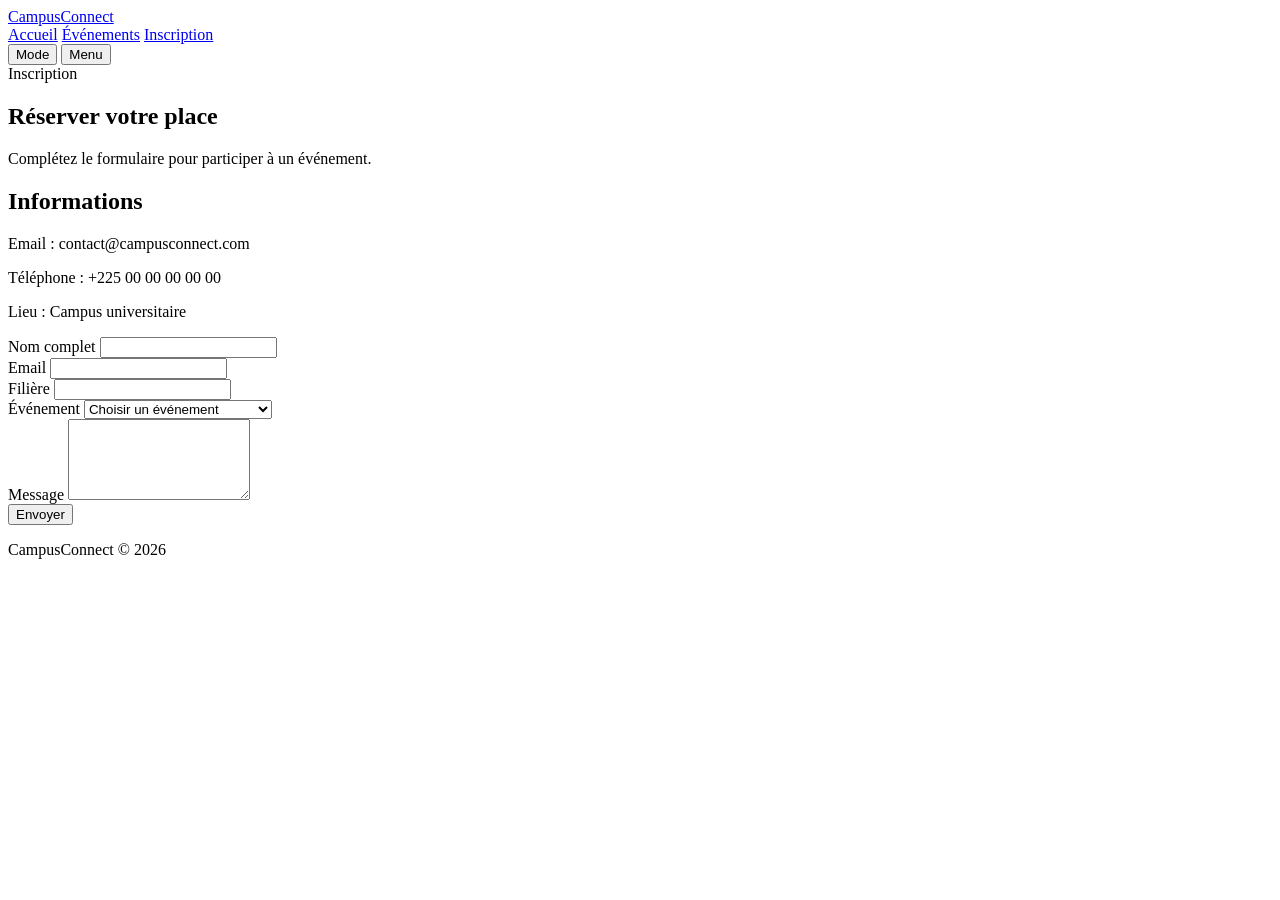
==== contact.html @ 57dd303a "Implementation des pages html" ====
<!DOCTYPE html>
<html lang="fr">

<head>
    <meta charset="UTF-8" />
    <meta name="viewport" content="width=device-width, initial-scale=1.0" />
    <title>CampusConnect | Inscription</title>
    <link rel="stylesheet" href="css/style.css" />
    <link rel="stylesheet" href="css/responsive.css" />
</head>

<body>
    <header class="header">
        <div class="container navbar">
            <a href="index.html" class="logo">CampusConnect</a>
            <nav class="nav" id="navMenu">
                <a href="index.html">Accueil</a>
                <a href="events.html">Événements</a>
                <a href="contact.html">Inscription</a>
            </nav>
            <div class="nav-actions">
                <button id="themeToggle" class="btn btn-secondary">Mode</button>
                <button id="menuToggle" class="menu-toggle">Menu</button>
            </div>
        </div>
    </header>

    <main>
        <section class="page-hero">
            <div class="container">
                <span class="tag">Inscription</span>
                <h1>Réserver votre place</h1>
                <p>Complétez le formulaire pour participer à un événement.</p>
            </div>
        </section>

        <section class="contact section">
            <div class="container contact-grid">
                <div class="contact-info">
                    <h2>Informations</h2>
                    <p>Email : contact@campusconnect.com</p>
                    <p>Téléphone : +225 00 00 00 00 00</p>
                    <p>Lieu : Campus universitaire</p>
                </div>

                <form id="registrationForm" class="contact-form">
                    <div class="form-group">
                        <label for="fullname">Nom complet</label>
                        <input type="text" id="fullname" name="fullname" />
                        <small class="error"></small>
                    </div>

                    <div class="form-group">
                        <label for="email">Email</label>
                        <input type="email" id="email" name="email" />
                        <small class="error"></small>
                    </div>

                    <div class="form-group">
                        <label for="department">Filière</label>
                        <input type="text" id="department" name="department" />
                        <small class="error"></small>
                    </div>

                    <div class="form-group">
                        <label for="event">Événement</label>
                        <select id="event" name="event">
                            <option value="">Choisir un événement</option>
                            <option value="conference">Conférence IA</option>
                            <option value="atelier">Atelier Développement Web</option>
                            <option value="hackathon">Hackathon Innovation</option>
                        </select>
                        <small class="error"></small>
                    </div>

                    <div class="form-group">
                        <label for="message">Message</label>
                        <textarea id="message" name="message" rows="5"></textarea>
                    </div>

                    <button type="submit" class="btn btn-primary">Envoyer</button>
                    <p id="formMessage" class="form-message"></p>
                </form>
            </div>
        </section>
    </main>

    <footer class="footer">
        <div class="container footer-content">
            <p>CampusConnect © 2026</p>
        </div>
    </footer>

    <script src="js/form.js"></script>
    <script src="js/theme.js"></script>
    <script src="js/main.js"></script>
</body>

</html>
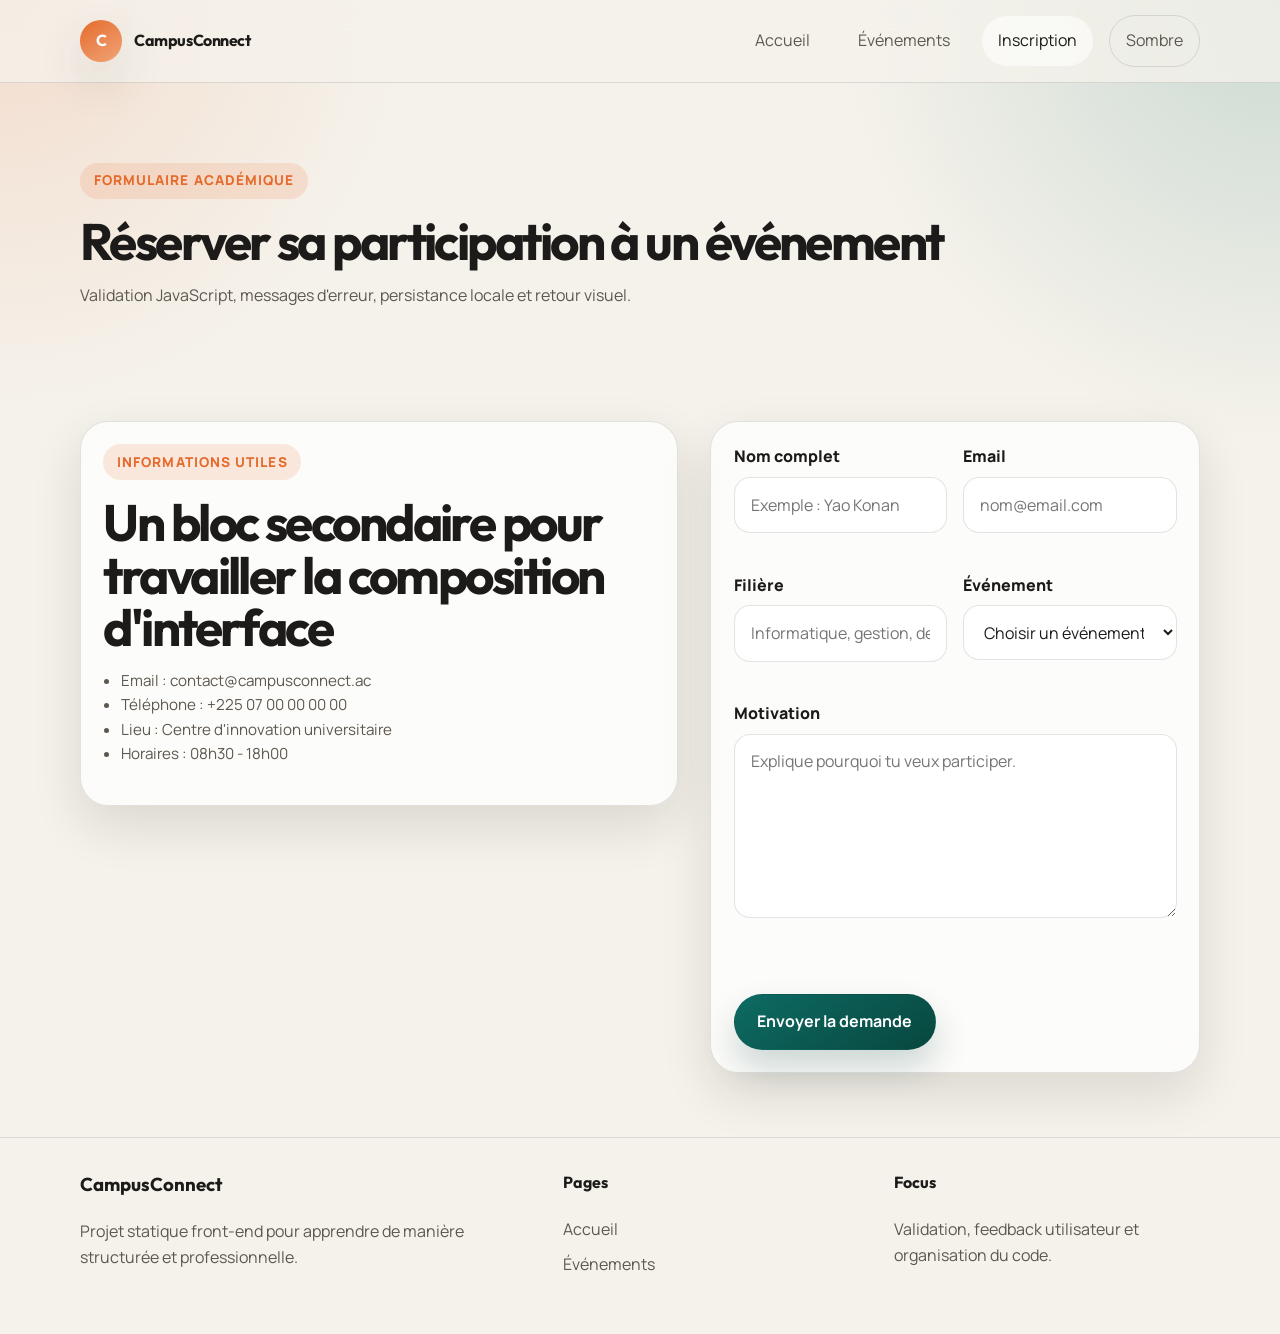
==== commit b5a320ef: "Implementation des pages html" ====
--- a/contact.html
+++ b/contact.html
@@ -1,99 +1,135 @@
 <!DOCTYPE html>
 <html lang="fr">
+<head>
+  <meta charset="UTF-8">
+  <meta name="viewport" content="width=device-width, initial-scale=1.0">
+  <title>CampusConnect | Inscription</title>
+  <link rel="preconnect" href="https://fonts.googleapis.com">
+  <link rel="preconnect" href="https://fonts.gstatic.com" crossorigin>
+  <link
+    href="https://fonts.googleapis.com/css2?family=Manrope:wght@400;500;600;700;800&family=Outfit:wght@500;600;700&display=swap"
+    rel="stylesheet"
+  >
+  <link rel="stylesheet" href="css/style.css">
+  <link rel="stylesheet" href="css/animations.css">
+  <link rel="stylesheet" href="css/responsive.css">
+</head>
+<body>
+  <header class="site-header">
+    <div class="container nav-shell">
+      <a class="brand" href="index.html">
+        <span class="brand-mark">C</span>
+        <span class="brand-text">CampusConnect</span>
+      </a>
 
-<head>
-    <meta charset="UTF-8" />
-    <meta name="viewport" content="width=device-width, initial-scale=1.0" />
-    <title>CampusConnect | Inscription</title>
-    <link rel="stylesheet" href="css/style.css" />
-    <link rel="stylesheet" href="css/responsive.css" />
-</head>
+      <button class="menu-toggle" id="menuToggle" type="button" aria-label="Ouvrir le menu">
+        <span></span>
+        <span></span>
+      </button>
 
-<body>
-    <header class="header">
-        <div class="container navbar">
-            <a href="index.html" class="logo">CampusConnect</a>
-            <nav class="nav" id="navMenu">
-                <a href="index.html">Accueil</a>
-                <a href="events.html">Événements</a>
-                <a href="contact.html">Inscription</a>
-            </nav>
-            <div class="nav-actions">
-                <button id="themeToggle" class="btn btn-secondary">Mode</button>
-                <button id="menuToggle" class="menu-toggle">Menu</button>
+      <nav class="site-nav" id="siteNav">
+        <a href="index.html">Accueil</a>
+        <a href="events.html">Événements</a>
+        <a href="contact.html" class="active">Inscription</a>
+        <button class="theme-toggle" id="themeToggle" type="button" aria-label="Changer le thème">
+          Theme
+        </button>
+      </nav>
+    </div>
+  </header>
+
+  <main>
+    <section class="page-banner">
+      <div class="container banner-content reveal">
+        <span class="eyebrow">Formulaire académique</span>
+        <h1>Réserver sa participation à un événement</h1>
+        <p>Validation JavaScript, messages d'erreur, persistance locale et retour visuel.</p>
+      </div>
+    </section>
+
+    <section class="section">
+      <div class="container contact-layout">
+        <aside class="contact-panel reveal">
+          <span class="eyebrow">Informations utiles</span>
+          <h2>Un bloc secondaire pour travailler la composition d'interface</h2>
+          <ul class="contact-points">
+            <li>Email : contact@campusconnect.ac</li>
+            <li>Téléphone : +225 07 00 00 00 00</li>
+            <li>Lieu : Centre d'innovation universitaire</li>
+            <li>Horaires : 08h30 - 18h00</li>
+          </ul>
+        </aside>
+
+        <form class="form-card reveal" id="registrationForm" novalidate>
+          <div class="form-row">
+            <div class="form-field">
+              <label for="fullname">Nom complet</label>
+              <input id="fullname" name="fullname" type="text" placeholder="Exemple : Yao Konan">
+              <small class="error-message"></small>
             </div>
-        </div>
-    </header>
+            <div class="form-field">
+              <label for="email">Email</label>
+              <input id="email" name="email" type="email" placeholder="nom@email.com">
+              <small class="error-message"></small>
+            </div>
+          </div>
 
-    <main>
-        <section class="page-hero">
-            <div class="container">
-                <span class="tag">Inscription</span>
-                <h1>Réserver votre place</h1>
-                <p>Complétez le formulaire pour participer à un événement.</p>
+          <div class="form-row">
+            <div class="form-field">
+              <label for="department">Filière</label>
+              <input id="department" name="department" type="text" placeholder="Informatique, gestion, design...">
+              <small class="error-message"></small>
             </div>
-        </section>
+            <div class="form-field">
+              <label for="event">Événement</label>
+              <select id="event" name="event">
+                <option value="">Choisir un événement</option>
+                <option value="Data & IA responsable">Data & IA responsable</option>
+                <option value="Atelier UI Web Portfolio">Atelier UI Web Portfolio</option>
+                <option value="Hackathon Campus Build">Hackathon Campus Build</option>
+                <option value="Forum Orientation & Carrière">Forum Orientation & Carrière</option>
+              </select>
+              <small class="error-message"></small>
+            </div>
+          </div>
 
-        <section class="contact section">
-            <div class="container contact-grid">
-                <div class="contact-info">
-                    <h2>Informations</h2>
-                    <p>Email : contact@campusconnect.com</p>
-                    <p>Téléphone : +225 00 00 00 00 00</p>
-                    <p>Lieu : Campus universitaire</p>
-                </div>
+          <div class="form-field">
+            <label for="message">Motivation</label>
+            <textarea id="message" name="message" rows="6" placeholder="Explique pourquoi tu veux participer."></textarea>
+            <small class="error-message"></small>
+          </div>
 
-                <form id="registrationForm" class="contact-form">
-                    <div class="form-group">
-                        <label for="fullname">Nom complet</label>
-                        <input type="text" id="fullname" name="fullname" />
-                        <small class="error"></small>
-                    </div>
+          <div class="form-actions">
+            <button class="btn btn-primary" type="submit">Envoyer la demande</button>
+            <p class="form-feedback" id="formMessage" aria-live="polite"></p>
+          </div>
+        </form>
+      </div>
+    </section>
+  </main>
 
-                    <div class="form-group">
-                        <label for="email">Email</label>
-                        <input type="email" id="email" name="email" />
-                        <small class="error"></small>
-                    </div>
+  <footer class="site-footer">
+    <div class="container footer-grid">
+      <div>
+        <h3>CampusConnect</h3>
+        <p>Projet statique front-end pour apprendre de manière structurée et professionnelle.</p>
+      </div>
+      <div>
+        <h4>Pages</h4>
+        <a href="index.html">Accueil</a>
+        <a href="events.html">Événements</a>
+      </div>
+      <div>
+        <h4>Focus</h4>
+        <p>Validation, feedback utilisateur et organisation du code.</p>
+      </div>
+    </div>
+  </footer>
 
-                    <div class="form-group">
-                        <label for="department">Filière</label>
-                        <input type="text" id="department" name="department" />
-                        <small class="error"></small>
-                    </div>
+  <button class="back-to-top" id="backToTop" type="button" aria-label="Retour en haut">↑</button>
 
-                    <div class="form-group">
-                        <label for="event">Événement</label>
-                        <select id="event" name="event">
-                            <option value="">Choisir un événement</option>
-                            <option value="conference">Conférence IA</option>
-                            <option value="atelier">Atelier Développement Web</option>
-                            <option value="hackathon">Hackathon Innovation</option>
-                        </select>
-                        <small class="error"></small>
-                    </div>
-
-                    <div class="form-group">
-                        <label for="message">Message</label>
-                        <textarea id="message" name="message" rows="5"></textarea>
-                    </div>
-
-                    <button type="submit" class="btn btn-primary">Envoyer</button>
-                    <p id="formMessage" class="form-message"></p>
-                </form>
-            </div>
-        </section>
-    </main>
-
-    <footer class="footer">
-        <div class="container footer-content">
-            <p>CampusConnect © 2026</p>
-        </div>
-    </footer>
-
-    <script src="js/form.js"></script>
-    <script src="js/theme.js"></script>
-    <script src="js/main.js"></script>
+  <script src="js/theme.js"></script>
+  <script src="js/form.js"></script>
+  <script src="js/main.js"></script>
 </body>
-
-</html>+</html>
--- a/css/style.css
+++ b/css/style.css
@@ -0,0 +1,779 @@
+:root {
+    --bg: #f5f2eb;
+    --bg-soft: #fbf8f2;
+    --surface: rgba(255, 255, 255, 0.72);
+    --surface-strong: #ffffff;
+    --text: #1c1b19;
+    --text-soft: #5d584f;
+    --primary: #0d6b63;
+    --primary-strong: #08473f;
+    --accent: #e56b2d;
+    --line: rgba(28, 27, 25, 0.12);
+    --shadow: 0 20px 50px rgba(30, 26, 18, 0.12);
+    --radius-lg: 28px;
+    --radius-md: 20px;
+    --container: min(1120px, calc(100% - 2rem));
+}
+
+body.dark-theme {
+    --bg: #101413;
+    --bg-soft: #171d1b;
+    --surface: rgba(22, 27, 25, 0.86);
+    --surface-strong: #18211f;
+    --text: #f4f2ec;
+    --text-soft: #b8b0a5;
+    --line: rgba(255, 255, 255, 0.12);
+    --shadow: 0 22px 60px rgba(0, 0, 0, 0.35);
+}
+
+*,
+*::before,
+*::after {
+    box-sizing: border-box;
+}
+
+html {
+    scroll-behavior: smooth;
+}
+
+body {
+    margin: 0;
+    font-family: "Manrope", "Segoe UI", sans-serif;
+    background:
+        radial-gradient(circle at top left, rgba(229, 107, 45, 0.16), transparent 22%),
+        radial-gradient(circle at top right, rgba(13, 107, 99, 0.18), transparent 24%),
+        var(--bg);
+    color: var(--text);
+    line-height: 1.6;
+}
+
+a {
+    color: inherit;
+    text-decoration: none;
+}
+
+button,
+input,
+select,
+textarea {
+    font: inherit;
+}
+
+button {
+    cursor: pointer;
+}
+
+main {
+    overflow: clip;
+}
+
+.container {
+    width: var(--container);
+    margin: 0 auto;
+}
+
+.site-header {
+    position: sticky;
+    top: 0;
+    z-index: 40;
+    backdrop-filter: blur(18px);
+    background: rgba(245, 242, 235, 0.76);
+    border-bottom: 1px solid var(--line);
+}
+
+body.dark-theme .site-header {
+    background: rgba(16, 20, 19, 0.78);
+}
+
+.nav-shell {
+    display: flex;
+    align-items: center;
+    justify-content: space-between;
+    min-height: 82px;
+    gap: 1rem;
+    position: relative;
+}
+
+.brand {
+    display: inline-flex;
+    align-items: center;
+    gap: 0.8rem;
+    font-family: "Outfit", "Segoe UI", sans-serif;
+    font-weight: 700;
+    letter-spacing: -0.03em;
+}
+
+.brand-mark {
+    display: grid;
+    place-items: center;
+    width: 2.6rem;
+    height: 2.6rem;
+    border-radius: 50%;
+    background: linear-gradient(145deg, var(--accent), #f1a477);
+    color: #fff;
+    box-shadow: var(--shadow);
+}
+
+.site-nav {
+    display: flex;
+    align-items: center;
+    gap: 1rem;
+}
+
+.site-nav a,
+.theme-toggle {
+    padding: 0.78rem 1rem;
+    border-radius: 999px;
+    color: var(--text-soft);
+    transition: 180ms ease;
+}
+
+.site-nav a.active,
+.site-nav a:hover,
+.theme-toggle:hover {
+    color: var(--text);
+    background: rgba(255, 255, 255, 0.55);
+}
+
+body.dark-theme .site-nav a.active,
+body.dark-theme .site-nav a:hover,
+body.dark-theme .theme-toggle:hover {
+    background: rgba(255, 255, 255, 0.06);
+}
+
+.theme-toggle {
+    border: 1px solid var(--line);
+    background: transparent;
+}
+
+.menu-toggle {
+    display: none;
+    width: 3rem;
+    height: 3rem;
+    border: 1px solid var(--line);
+    border-radius: 16px;
+    background: var(--surface);
+    padding: 0.7rem;
+}
+
+.menu-toggle span {
+    display: block;
+    width: 100%;
+    height: 2px;
+    background: var(--text);
+    border-radius: 999px;
+}
+
+.menu-toggle span+span {
+    margin-top: 0.4rem;
+}
+
+.hero,
+.page-banner {
+    position: relative;
+    padding: 5rem 0 4rem;
+}
+
+.hero-grid,
+.contact-layout {
+    display: grid;
+    grid-template-columns: 1.1fr 0.9fr;
+    gap: 2rem;
+    align-items: center;
+}
+
+.hero-copy h1,
+.banner-content h1,
+.section-heading h2,
+.cta-panel h2,
+.contact-panel h2 {
+    margin: 0;
+    font-family: "Outfit", "Segoe UI", sans-serif;
+    font-weight: 700;
+    line-height: 1.02;
+    letter-spacing: -0.05em;
+}
+
+.hero-copy h1 {
+    font-size: clamp(2.9rem, 6vw, 5.4rem);
+    max-width: 11ch;
+}
+
+.banner-content h1,
+.section-heading h2,
+.cta-panel h2,
+.contact-panel h2 {
+    font-size: clamp(2rem, 4vw, 3.2rem);
+}
+
+.hero-copy p,
+.banner-content p,
+.section-heading p,
+.feature-card p,
+.event-card p,
+.contact-panel p,
+.testimonial-card p {
+    color: var(--text-soft);
+}
+
+.eyebrow {
+    display: inline-flex;
+    margin-bottom: 1rem;
+    padding: 0.45rem 0.85rem;
+    border-radius: 999px;
+    background: rgba(229, 107, 45, 0.14);
+    color: var(--accent);
+    font-size: 0.85rem;
+    font-weight: 800;
+    letter-spacing: 0.08em;
+    text-transform: uppercase;
+}
+
+.hero-actions,
+.form-actions {
+    display: flex;
+    flex-wrap: wrap;
+    gap: 0.9rem;
+    margin-top: 1.8rem;
+}
+
+.btn {
+    display: inline-flex;
+    align-items: center;
+    justify-content: center;
+    min-height: 3.3rem;
+    padding: 0.9rem 1.4rem;
+    border-radius: 999px;
+    border: 1px solid transparent;
+    font-weight: 700;
+    transition: transform 180ms ease, background 180ms ease, border-color 180ms ease;
+}
+
+.btn:hover {
+    transform: translateY(-2px);
+}
+
+.btn-primary {
+    background: linear-gradient(145deg, var(--primary), var(--primary-strong));
+    color: #fff;
+    box-shadow: 0 18px 34px rgba(8, 71, 63, 0.2);
+}
+
+.btn-secondary {
+    background: transparent;
+    border-color: var(--line);
+    color: var(--text);
+}
+
+.hero-metrics {
+    display: flex;
+    flex-wrap: wrap;
+    gap: 1.2rem;
+    margin-top: 2.2rem;
+}
+
+.hero-metrics div {
+    min-width: 150px;
+}
+
+.hero-metrics strong {
+    display: block;
+    font-size: 2rem;
+    font-family: "Outfit", "Segoe UI", sans-serif;
+}
+
+.hero-metrics span {
+    color: var(--text-soft);
+    font-size: 0.95rem;
+}
+
+.hero-surface,
+.filter-panel,
+.cta-panel,
+.contact-panel,
+.form-card,
+.testimonial-card,
+.feature-card,
+.faq-item,
+.event-card,
+.modal-dialog {
+    background: var(--surface);
+    border: 1px solid var(--line);
+    border-radius: var(--radius-lg);
+    box-shadow: var(--shadow);
+    backdrop-filter: blur(18px);
+}
+
+.hero-surface {
+    padding: 1.2rem;
+}
+
+.status-chip {
+    display: inline-flex;
+    align-items: center;
+    gap: 0.55rem;
+    padding: 0.6rem 0.8rem;
+    margin-bottom: 1rem;
+    border-radius: 999px;
+    background: var(--surface-strong);
+    font-size: 0.95rem;
+    font-weight: 700;
+}
+
+.status-dot {
+    width: 0.75rem;
+    height: 0.75rem;
+    border-radius: 50%;
+    background: #19c37d;
+}
+
+.surface-card {
+    padding: 1.4rem;
+    border-radius: var(--radius-md);
+    background: var(--surface-strong);
+    border: 1px solid var(--line);
+}
+
+.surface-card span,
+.event-meta span,
+.results-bar,
+.contact-points li {
+    color: var(--text-soft);
+    font-size: 0.95rem;
+}
+
+.surface-card h2,
+.surface-card h3,
+.event-card h3 {
+    margin: 0.3rem 0 0;
+    font-family: "Outfit", "Segoe UI", sans-serif;
+    letter-spacing: -0.04em;
+}
+
+.surface-card-primary {
+    min-height: 240px;
+    background:
+        linear-gradient(155deg, rgba(229, 107, 45, 0.16), rgba(13, 107, 99, 0.18)),
+        var(--surface-strong);
+}
+
+.surface-stack {
+    display: grid;
+    grid-template-columns: repeat(2, 1fr);
+    gap: 1rem;
+    margin-top: 1rem;
+}
+
+.hero-orb {
+    position: absolute;
+    width: 20rem;
+    height: 20rem;
+    border-radius: 50%;
+    filter: blur(70px);
+    opacity: 0.35;
+    pointer-events: none;
+}
+
+.hero-orb-left {
+    left: -5rem;
+    top: 4rem;
+    background: #f39c6b;
+}
+
+.hero-orb-right {
+    right: -4rem;
+    top: 6rem;
+    background: #2ab3a2;
+}
+
+.section {
+    padding: 2rem 0 4rem;
+}
+
+.section-muted {
+    background: rgba(255, 255, 255, 0.28);
+}
+
+body.dark-theme .section-muted {
+    background: rgba(255, 255, 255, 0.03);
+}
+
+.section-accent {
+    background:
+        linear-gradient(180deg, rgba(229, 107, 45, 0.08), rgba(13, 107, 99, 0.06)),
+        transparent;
+}
+
+.section-heading {
+    max-width: 760px;
+    margin-bottom: 2rem;
+}
+
+.event-grid,
+.feature-grid {
+    display: grid;
+    grid-template-columns: repeat(3, minmax(0, 1fr));
+    gap: 1.2rem;
+}
+
+.event-card,
+.feature-card,
+.faq-item,
+.contact-panel,
+.form-card,
+.filter-panel,
+.cta-panel {
+    padding: 1.4rem;
+}
+
+.event-card {
+    position: relative;
+    overflow: hidden;
+}
+
+.event-card::before {
+    content: "";
+    position: absolute;
+    inset: 0 auto auto 0;
+    width: 100%;
+    height: 4px;
+    background: linear-gradient(90deg, var(--accent), var(--primary));
+}
+
+.event-badge {
+    display: inline-flex;
+    padding: 0.35rem 0.7rem;
+    border-radius: 999px;
+    margin-bottom: 1rem;
+    background: rgba(13, 107, 99, 0.12);
+    color: var(--primary);
+    font-size: 0.84rem;
+    font-weight: 800;
+    text-transform: uppercase;
+    letter-spacing: 0.06em;
+}
+
+.event-meta {
+    display: flex;
+    flex-wrap: wrap;
+    gap: 0.9rem;
+    margin: 1rem 0 1.4rem;
+}
+
+.event-actions {
+    display: flex;
+    align-items: center;
+    justify-content: space-between;
+    gap: 0.75rem;
+}
+
+.ghost-link {
+    color: var(--primary);
+    font-weight: 800;
+    border: 0;
+    background: transparent;
+    padding: 0;
+}
+
+.event-favorite {
+    border: 1px solid var(--line);
+    background: transparent;
+    color: var(--text-soft);
+    width: 2.8rem;
+    height: 2.8rem;
+    border-radius: 50%;
+}
+
+.event-favorite.is-favorite {
+    color: var(--accent);
+    border-color: rgba(229, 107, 45, 0.4);
+    background: rgba(229, 107, 45, 0.1);
+}
+
+.feature-card h3 {
+    margin-top: 0;
+    font-family: "Outfit", "Segoe UI", sans-serif;
+}
+
+.carousel {
+    display: grid;
+    grid-template-columns: auto 1fr auto;
+    gap: 1rem;
+    align-items: center;
+}
+
+.carousel-track {
+    position: relative;
+    min-height: 190px;
+}
+
+.testimonial-card {
+    position: absolute;
+    inset: 0;
+    opacity: 0;
+    transform: translateY(16px);
+    transition: opacity 260ms ease, transform 260ms ease;
+    padding: 2rem;
+}
+
+.testimonial-card.active {
+    opacity: 1;
+    transform: translateY(0);
+}
+
+.testimonial-card strong {
+    display: block;
+    margin-top: 1.4rem;
+    font-family: "Outfit", "Segoe UI", sans-serif;
+}
+
+.carousel-button {
+    width: 3rem;
+    height: 3rem;
+    border-radius: 50%;
+    border: 1px solid var(--line);
+    background: var(--surface);
+    color: var(--text);
+}
+
+.faq-layout {
+    display: grid;
+    gap: 1.2rem;
+}
+
+.faq-question {
+    width: 100%;
+    display: flex;
+    justify-content: space-between;
+    gap: 1rem;
+    padding: 0;
+    border: 0;
+    background: transparent;
+    color: var(--text);
+    font-weight: 800;
+    text-align: left;
+}
+
+.faq-question::after {
+    content: "+";
+    color: var(--accent);
+}
+
+.faq-item.is-open .faq-question::after {
+    content: "−";
+}
+
+.faq-answer {
+    display: grid;
+    grid-template-rows: 0fr;
+    transition: grid-template-rows 220ms ease;
+}
+
+.faq-answer p {
+    overflow: hidden;
+    margin: 0;
+    color: var(--text-soft);
+}
+
+.faq-item.is-open .faq-answer {
+    grid-template-rows: 1fr;
+    margin-top: 0.9rem;
+}
+
+.cta-panel {
+    display: flex;
+    align-items: center;
+    justify-content: space-between;
+    gap: 2rem;
+}
+
+.filter-panel {
+    display: grid;
+    grid-template-columns: 2fr 1fr;
+    gap: 1rem;
+}
+
+.filter-search label,
+.form-field label {
+    display: block;
+    margin-bottom: 0.45rem;
+    font-weight: 800;
+}
+
+.filter-search input,
+.filter-search select,
+.form-field input,
+.form-field select,
+.form-field textarea {
+    width: 100%;
+    min-height: 3.2rem;
+    padding: 0.9rem 1rem;
+    border-radius: 16px;
+    border: 1px solid var(--line);
+    background: var(--surface-strong);
+    color: var(--text);
+}
+
+.form-field textarea {
+    min-height: 8rem;
+    resize: vertical;
+}
+
+.chip-group {
+    display: flex;
+    flex-wrap: wrap;
+    gap: 0.8rem;
+    margin: 1.25rem 0 0.9rem;
+}
+
+.chip {
+    min-height: 2.8rem;
+    padding: 0.7rem 1rem;
+    border-radius: 999px;
+    border: 1px solid var(--line);
+    background: transparent;
+    color: var(--text-soft);
+    font-weight: 800;
+}
+
+.chip.active,
+.chip:hover {
+    color: #fff;
+    border-color: transparent;
+    background: linear-gradient(145deg, var(--accent), #e88752);
+}
+
+.results-bar {
+    margin-bottom: 1rem;
+    font-weight: 700;
+}
+
+.modal {
+    position: fixed;
+    inset: 0;
+    display: none;
+    place-items: center;
+    padding: 1rem;
+    background: rgba(12, 14, 14, 0.52);
+    z-index: 60;
+}
+
+.modal.is-open {
+    display: grid;
+}
+
+.modal-dialog {
+    position: relative;
+    width: min(720px, 100%);
+    padding: 1.6rem;
+}
+
+.modal-close {
+    position: absolute;
+    top: 1rem;
+    right: 1rem;
+    width: 2.8rem;
+    height: 2.8rem;
+    border: 0;
+    border-radius: 50%;
+    background: rgba(255, 255, 255, 0.12);
+    color: var(--text);
+    font-size: 1.4rem;
+}
+
+.modal-body-content h2 {
+    margin-top: 0;
+    font-family: "Outfit", "Segoe UI", sans-serif;
+}
+
+.modal-list,
+.contact-points {
+    padding-left: 1.1rem;
+}
+
+.contact-layout {
+    align-items: start;
+}
+
+.form-card {
+    display: grid;
+    gap: 1rem;
+}
+
+.form-row {
+    display: grid;
+    grid-template-columns: repeat(2, minmax(0, 1fr));
+    gap: 1rem;
+}
+
+.error-message {
+    display: block;
+    min-height: 1.1rem;
+    margin-top: 0.35rem;
+    color: #c83e31;
+    font-size: 0.85rem;
+}
+
+.form-field.has-error input,
+.form-field.has-error select,
+.form-field.has-error textarea {
+    border-color: rgba(200, 62, 49, 0.55);
+}
+
+.form-feedback {
+    min-height: 1.3rem;
+    margin: 0;
+    font-weight: 700;
+}
+
+.form-feedback.success {
+    color: #138d61;
+}
+
+.site-footer {
+    padding: 2rem 0 3rem;
+    border-top: 1px solid var(--line);
+}
+
+.footer-grid {
+    display: grid;
+    grid-template-columns: 1.2fr 0.8fr 0.8fr;
+    gap: 1.5rem;
+}
+
+.footer-grid h3,
+.footer-grid h4 {
+    margin-top: 0;
+    font-family: "Outfit", "Segoe UI", sans-serif;
+}
+
+.footer-grid a,
+.footer-grid p {
+    display: block;
+    margin-bottom: 0.55rem;
+    color: var(--text-soft);
+}
+
+.back-to-top {
+    position: fixed;
+    right: 1.2rem;
+    bottom: 1.2rem;
+    width: 3.1rem;
+    height: 3.1rem;
+    border: 0;
+    border-radius: 50%;
+    background: linear-gradient(145deg, var(--primary), var(--primary-strong));
+    color: #fff;
+    box-shadow: var(--shadow);
+    opacity: 0;
+    pointer-events: none;
+    transform: translateY(12px);
+    transition: 180ms ease;
+    z-index: 50;
+}
+
+.back-to-top.is-visible {
+    opacity: 1;
+    pointer-events: auto;
+    transform: translateY(0);
+}
--- a/css/animations.css
+++ b/css/animations.css
@@ -0,0 +1,43 @@
+@keyframes floatUp {
+
+    0%,
+    100% {
+        transform: translateY(0);
+    }
+
+    50% {
+        transform: translateY(-10px);
+    }
+}
+
+@keyframes pulseGlow {
+
+    0%,
+    100% {
+        box-shadow: 0 0 0 0 rgba(229, 107, 45, 0.22);
+    }
+
+    50% {
+        box-shadow: 0 0 0 18px rgba(229, 107, 45, 0);
+    }
+}
+
+.surface-card-primary,
+.cta-panel .btn {
+    animation: floatUp 7s ease-in-out infinite;
+}
+
+.status-chip {
+    animation: pulseGlow 2.6s ease-in-out infinite;
+}
+
+.reveal {
+    opacity: 0;
+    transform: translateY(26px);
+    transition: opacity 520ms ease, transform 520ms ease;
+}
+
+.reveal.is-visible {
+    opacity: 1;
+    transform: translateY(0);
+}
--- a/css/responsive.css
+++ b/css/responsive.css
@@ -0,0 +1,104 @@
+@media (max-width: 960px) {
+
+    .hero-grid,
+    .contact-layout,
+    .footer-grid,
+    .filter-panel,
+    .cta-panel {
+        grid-template-columns: 1fr;
+    }
+
+    .event-grid,
+    .feature-grid {
+        grid-template-columns: repeat(2, minmax(0, 1fr));
+    }
+
+    .hero-copy h1 {
+        max-width: 14ch;
+    }
+}
+
+@media (max-width: 760px) {
+    .menu-toggle {
+        display: inline-block;
+    }
+
+    .site-nav {
+        position: absolute;
+        top: calc(100% + 0.6rem);
+        left: 1rem;
+        right: 1rem;
+        display: grid;
+        gap: 0.4rem;
+        padding: 0.8rem;
+        background: var(--surface);
+        border: 1px solid var(--line);
+        border-radius: 22px;
+        box-shadow: var(--shadow);
+        opacity: 0;
+        pointer-events: none;
+        transform: translateY(-8px);
+        transition: 180ms ease;
+    }
+
+    .site-nav.is-open {
+        opacity: 1;
+        pointer-events: auto;
+        transform: translateY(0);
+    }
+
+    .site-nav a,
+    .theme-toggle {
+        width: 100%;
+        text-align: left;
+    }
+
+    .hero,
+    .page-banner {
+        padding-top: 4rem;
+    }
+
+    .event-grid,
+    .feature-grid,
+    .form-row {
+        grid-template-columns: 1fr;
+    }
+
+    .carousel {
+        grid-template-columns: 1fr;
+    }
+
+    .carousel-track {
+        min-height: 240px;
+    }
+
+    .carousel-button {
+        justify-self: start;
+    }
+}
+
+@media (max-width: 560px) {
+    :root {
+        --container: min(100% - 1.2rem, 1120px);
+    }
+
+    .hero-copy h1 {
+        font-size: clamp(2.4rem, 13vw, 3.4rem);
+    }
+
+    .banner-content h1,
+    .section-heading h2,
+    .cta-panel h2,
+    .contact-panel h2 {
+        font-size: clamp(1.75rem, 10vw, 2.5rem);
+    }
+
+    .surface-stack {
+        grid-template-columns: 1fr;
+    }
+
+    .hero-metrics {
+        display: grid;
+        grid-template-columns: 1fr;
+    }
+}
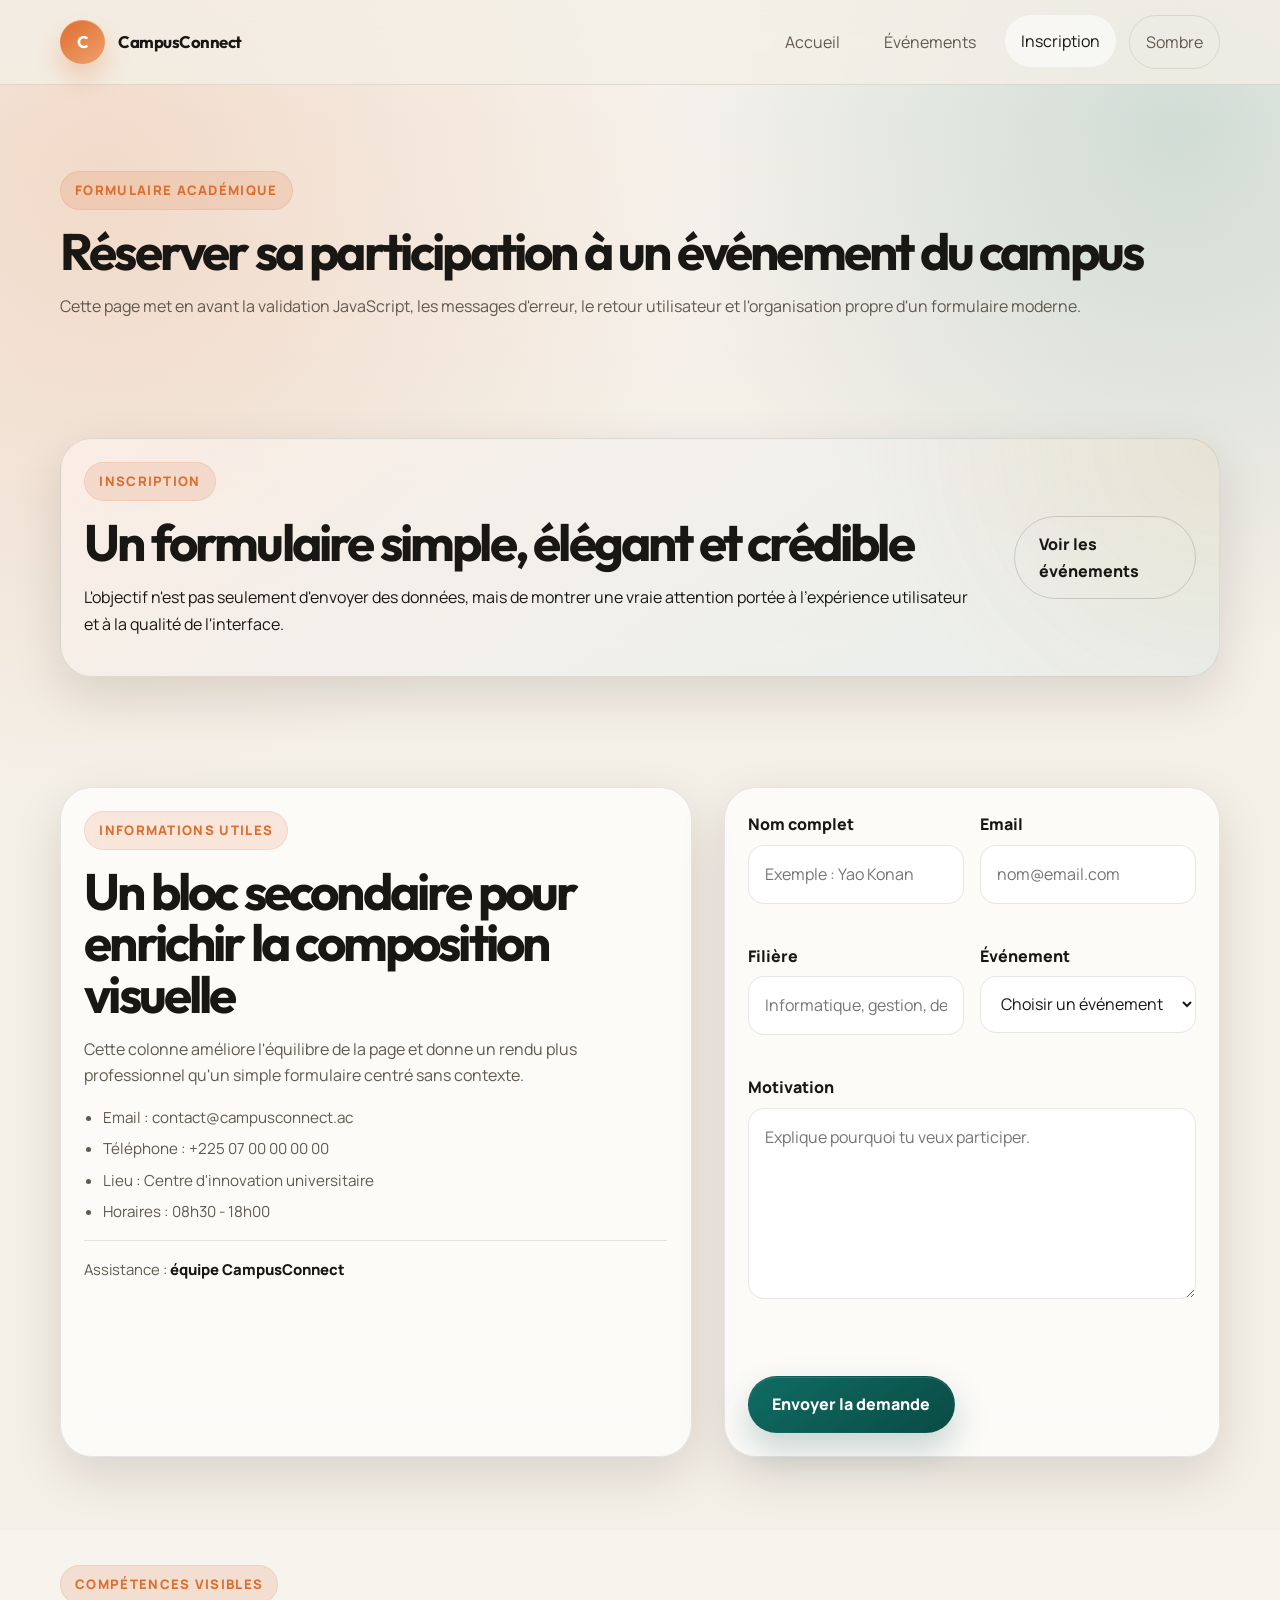
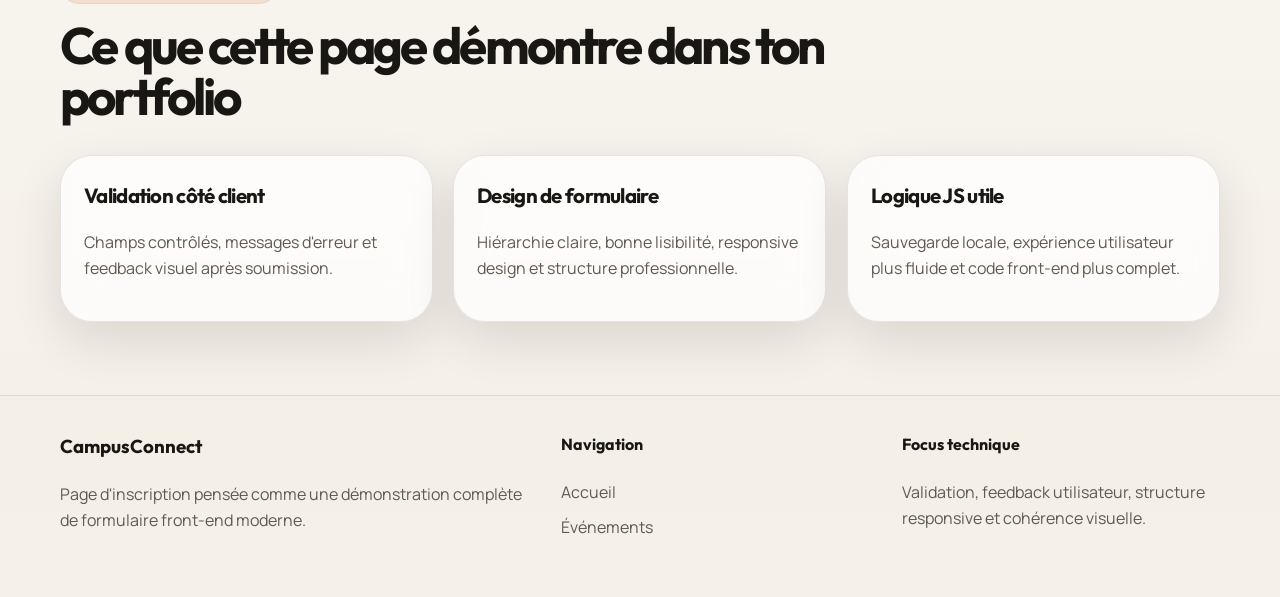
==== commit 118c481e: "Amelioration du design" ====
--- a/contact.html
+++ b/contact.html
@@ -1,19 +1,22 @@
 <!DOCTYPE html>
 <html lang="fr">
+
 <head>
   <meta charset="UTF-8">
   <meta name="viewport" content="width=device-width, initial-scale=1.0">
   <title>CampusConnect | Inscription</title>
+  <meta name="description"
+    content="Formulaire premium d'inscription aux événements académiques de CampusConnect avec validation JavaScript.">
   <link rel="preconnect" href="https://fonts.googleapis.com">
   <link rel="preconnect" href="https://fonts.gstatic.com" crossorigin>
   <link
     href="https://fonts.googleapis.com/css2?family=Manrope:wght@400;500;600;700;800&family=Outfit:wght@500;600;700&display=swap"
-    rel="stylesheet"
-  >
+    rel="stylesheet">
   <link rel="stylesheet" href="css/style.css">
   <link rel="stylesheet" href="css/animations.css">
   <link rel="stylesheet" href="css/responsive.css">
 </head>
+
 <body>
   <header class="site-header">
     <div class="container nav-shell">
@@ -42,8 +45,27 @@
     <section class="page-banner">
       <div class="container banner-content reveal">
         <span class="eyebrow">Formulaire académique</span>
-        <h1>Réserver sa participation à un événement</h1>
-        <p>Validation JavaScript, messages d'erreur, persistance locale et retour visuel.</p>
+        <h1>Réserver sa participation à un événement du campus</h1>
+        <p>
+          Cette page met en avant la validation JavaScript, les messages d'erreur, le retour
+          utilisateur et l'organisation propre d'un formulaire moderne.
+        </p>
+      </div>
+    </section>
+
+    <section class="section">
+      <div class="container">
+        <div class="cta-panel reveal">
+          <div>
+            <span class="eyebrow">Inscription</span>
+            <h2>Un formulaire simple, élégant et crédible</h2>
+            <p>
+              L'objectif n'est pas seulement d'envoyer des données, mais de montrer une vraie
+              attention portée à l'expérience utilisateur et à la qualité de l'interface.
+            </p>
+          </div>
+          <a class="btn btn-secondary" href="events.html">Voir les événements</a>
+        </div>
       </div>
     </section>
 
@@ -51,13 +73,22 @@
       <div class="container contact-layout">
         <aside class="contact-panel reveal">
           <span class="eyebrow">Informations utiles</span>
-          <h2>Un bloc secondaire pour travailler la composition d'interface</h2>
+          <h2>Un bloc secondaire pour enrichir la composition visuelle</h2>
+          <p>
+            Cette colonne améliore l'équilibre de la page et donne un rendu plus professionnel
+            qu'un simple formulaire centré sans contexte.
+          </p>
+
           <ul class="contact-points">
             <li>Email : contact@campusconnect.ac</li>
             <li>Téléphone : +225 07 00 00 00 00</li>
             <li>Lieu : Centre d'innovation universitaire</li>
             <li>Horaires : 08h30 - 18h00</li>
           </ul>
+
+          <div class="event-speaker">
+            Assistance : <strong>équipe CampusConnect</strong>
+          </div>
         </aside>
 
         <form class="form-card reveal" id="registrationForm" novalidate>
@@ -67,6 +98,7 @@
               <input id="fullname" name="fullname" type="text" placeholder="Exemple : Yao Konan">
               <small class="error-message"></small>
             </div>
+
             <div class="form-field">
               <label for="email">Email</label>
               <input id="email" name="email" type="email" placeholder="nom@email.com">
@@ -80,6 +112,7 @@
               <input id="department" name="department" type="text" placeholder="Informatique, gestion, design...">
               <small class="error-message"></small>
             </div>
+
             <div class="form-field">
               <label for="event">Événement</label>
               <select id="event" name="event">
@@ -95,7 +128,8 @@
 
           <div class="form-field">
             <label for="message">Motivation</label>
-            <textarea id="message" name="message" rows="6" placeholder="Explique pourquoi tu veux participer."></textarea>
+            <textarea id="message" name="message" rows="6"
+              placeholder="Explique pourquoi tu veux participer."></textarea>
             <small class="error-message"></small>
           </div>
 
@@ -106,22 +140,48 @@
         </form>
       </div>
     </section>
+
+    <section class="section section-muted">
+      <div class="container">
+        <div class="section-heading reveal">
+          <span class="eyebrow">Compétences visibles</span>
+          <h2>Ce que cette page démontre dans ton portfolio</h2>
+        </div>
+
+        <div class="feature-grid">
+          <article class="feature-card reveal">
+            <h3>Validation côté client</h3>
+            <p>Champs contrôlés, messages d'erreur et feedback visuel après soumission.</p>
+          </article>
+          <article class="feature-card reveal">
+            <h3>Design de formulaire</h3>
+            <p>Hiérarchie claire, bonne lisibilité, responsive design et structure professionnelle.</p>
+          </article>
+          <article class="feature-card reveal">
+            <h3>Logique JS utile</h3>
+            <p>Sauvegarde locale, expérience utilisateur plus fluide et code front-end plus complet.</p>
+          </article>
+        </div>
+      </div>
+    </section>
   </main>
 
   <footer class="site-footer">
     <div class="container footer-grid">
       <div>
         <h3>CampusConnect</h3>
-        <p>Projet statique front-end pour apprendre de manière structurée et professionnelle.</p>
+        <p>Page d'inscription pensée comme une démonstration complète de formulaire front-end moderne.</p>
       </div>
+
       <div>
-        <h4>Pages</h4>
+        <h4>Navigation</h4>
         <a href="index.html">Accueil</a>
         <a href="events.html">Événements</a>
       </div>
+
       <div>
-        <h4>Focus</h4>
-        <p>Validation, feedback utilisateur et organisation du code.</p>
+        <h4>Focus technique</h4>
+        <p>Validation, feedback utilisateur, structure responsive et cohérence visuelle.</p>
       </div>
     </div>
   </footer>
@@ -132,4 +192,5 @@
   <script src="js/form.js"></script>
   <script src="js/main.js"></script>
 </body>
-</html>
+
+</html>
--- a/css/style.css
+++ b/css/style.css
@@ -1,29 +1,52 @@
 :root {
-    --bg: #f5f2eb;
-    --bg-soft: #fbf8f2;
+    --bg: #f4efe7;
+    --bg-soft: #fbf7f1;
     --surface: rgba(255, 255, 255, 0.72);
-    --surface-strong: #ffffff;
-    --text: #1c1b19;
-    --text-soft: #5d584f;
-    --primary: #0d6b63;
-    --primary-strong: #08473f;
-    --accent: #e56b2d;
-    --line: rgba(28, 27, 25, 0.12);
-    --shadow: 0 20px 50px rgba(30, 26, 18, 0.12);
-    --radius-lg: 28px;
-    --radius-md: 20px;
-    --container: min(1120px, calc(100% - 2rem));
+    --surface-strong: rgba(255, 255, 255, 0.92);
+    --surface-solid: #ffffff;
+    --text: #191713;
+    --text-soft: #61594f;
+    --text-muted: #8d8479;
+    --primary: #0f6c63;
+    --primary-strong: #0a4b45;
+    --primary-soft: rgba(15, 108, 99, 0.12);
+    --accent: #dd6d2d;
+    --accent-strong: #b8541e;
+    --accent-soft: rgba(221, 109, 45, 0.14);
+    --gold: #d6b36a;
+    --line: rgba(25, 23, 19, 0.1);
+    --line-strong: rgba(25, 23, 19, 0.16);
+    --shadow-sm: 0 12px 30px rgba(27, 20, 11, 0.08);
+    --shadow-md: 0 18px 50px rgba(27, 20, 11, 0.12);
+    --shadow-lg: 0 30px 80px rgba(27, 20, 11, 0.16);
+    --radius-xl: 32px;
+    --radius-lg: 24px;
+    --radius-md: 18px;
+    --radius-sm: 14px;
+    --container: min(1160px, calc(100% - 2rem));
 }
 
 body.dark-theme {
-    --bg: #101413;
-    --bg-soft: #171d1b;
-    --surface: rgba(22, 27, 25, 0.86);
-    --surface-strong: #18211f;
-    --text: #f4f2ec;
-    --text-soft: #b8b0a5;
-    --line: rgba(255, 255, 255, 0.12);
-    --shadow: 0 22px 60px rgba(0, 0, 0, 0.35);
+    --bg: #0d1211;
+    --bg-soft: #131918;
+    --surface: rgba(20, 26, 24, 0.74);
+    --surface-strong: rgba(20, 26, 24, 0.9);
+    --surface-solid: #1a211f;
+    --text: #f5f1e9;
+    --text-soft: #b7aea3;
+    --text-muted: #8e877d;
+    --primary: #2aa797;
+    --primary-strong: #16756a;
+    --primary-soft: rgba(42, 167, 151, 0.16);
+    --accent: #f08a4c;
+    --accent-strong: #cf6d31;
+    --accent-soft: rgba(240, 138, 76, 0.16);
+    --gold: #d7b979;
+    --line: rgba(255, 255, 255, 0.08);
+    --line-strong: rgba(255, 255, 255, 0.14);
+    --shadow-sm: 0 12px 30px rgba(0, 0, 0, 0.22);
+    --shadow-md: 0 18px 50px rgba(0, 0, 0, 0.3);
+    --shadow-lg: 0 30px 80px rgba(0, 0, 0, 0.42);
 }
 
 *,
@@ -38,13 +61,28 @@
 
 body {
     margin: 0;
+    color: var(--text);
     font-family: "Manrope", "Segoe UI", sans-serif;
-    background:
-        radial-gradient(circle at top left, rgba(229, 107, 45, 0.16), transparent 22%),
-        radial-gradient(circle at top right, rgba(13, 107, 99, 0.18), transparent 24%),
+    line-height: 1.65;
+    background:
+        radial-gradient(circle at 8% 8%, rgba(221, 109, 45, 0.18), transparent 26%),
+        radial-gradient(circle at 92% 6%, rgba(15, 108, 99, 0.16), transparent 22%),
+        linear-gradient(180deg, rgba(255, 255, 255, 0.28), transparent 24%),
         var(--bg);
-    color: var(--text);
-    line-height: 1.6;
+    min-height: 100vh;
+}
+
+body.dark-theme {
+    background:
+        radial-gradient(circle at 8% 8%, rgba(240, 138, 76, 0.1), transparent 24%),
+        radial-gradient(circle at 92% 6%, rgba(42, 167, 151, 0.14), transparent 22%),
+        linear-gradient(180deg, rgba(255, 255, 255, 0.02), transparent 24%),
+        var(--bg);
+}
+
+img {
+    display: block;
+    max-width: 100%;
 }
 
 a {
@@ -75,49 +113,54 @@
 .site-header {
     position: sticky;
     top: 0;
-    z-index: 40;
-    backdrop-filter: blur(18px);
-    background: rgba(245, 242, 235, 0.76);
+    z-index: 50;
+    backdrop-filter: blur(22px);
+    -webkit-backdrop-filter: blur(22px);
+    background: rgba(244, 239, 231, 0.76);
     border-bottom: 1px solid var(--line);
 }
 
 body.dark-theme .site-header {
-    background: rgba(16, 20, 19, 0.78);
+    background: rgba(13, 18, 17, 0.78);
 }
 
 .nav-shell {
+    position: relative;
+    min-height: 84px;
     display: flex;
     align-items: center;
     justify-content: space-between;
-    min-height: 82px;
     gap: 1rem;
-    position: relative;
 }
 
 .brand {
     display: inline-flex;
     align-items: center;
-    gap: 0.8rem;
+    gap: 0.85rem;
     font-family: "Outfit", "Segoe UI", sans-serif;
+    font-size: 1.05rem;
     font-weight: 700;
     letter-spacing: -0.03em;
 }
 
 .brand-mark {
+    width: 2.8rem;
+    height: 2.8rem;
     display: grid;
     place-items: center;
-    width: 2.6rem;
-    height: 2.6rem;
     border-radius: 50%;
-    background: linear-gradient(145deg, var(--accent), #f1a477);
     color: #fff;
-    box-shadow: var(--shadow);
+    background:
+        linear-gradient(145deg, var(--accent), #f0a16e);
+    box-shadow:
+        inset 0 1px 0 rgba(255, 255, 255, 0.24),
+        0 14px 26px rgba(221, 109, 45, 0.28);
 }
 
 .site-nav {
     display: flex;
     align-items: center;
-    gap: 1rem;
+    gap: 0.8rem;
 }
 
 .site-nav a,
@@ -125,20 +168,25 @@
     padding: 0.78rem 1rem;
     border-radius: 999px;
     color: var(--text-soft);
-    transition: 180ms ease;
-}
-
+    transition:
+        color 180ms ease,
+        background 180ms ease,
+        transform 180ms ease,
+        border-color 180ms ease;
+}
+
+.site-nav a:hover,
 .site-nav a.active,
-.site-nav a:hover,
 .theme-toggle:hover {
     color: var(--text);
     background: rgba(255, 255, 255, 0.55);
-}
-
+    transform: translateY(-1px);
+}
+
+body.dark-theme .site-nav a:hover,
 body.dark-theme .site-nav a.active,
-body.dark-theme .site-nav a:hover,
 body.dark-theme .theme-toggle:hover {
-    background: rgba(255, 255, 255, 0.06);
+    background: rgba(255, 255, 255, 0.05);
 }
 
 .theme-toggle {
@@ -150,36 +198,52 @@
     display: none;
     width: 3rem;
     height: 3rem;
+    padding: 0.7rem;
     border: 1px solid var(--line);
     border-radius: 16px;
     background: var(--surface);
-    padding: 0.7rem;
 }
 
 .menu-toggle span {
     display: block;
     width: 100%;
     height: 2px;
+    border-radius: 999px;
     background: var(--text);
-    border-radius: 999px;
 }
 
 .menu-toggle span+span {
-    margin-top: 0.4rem;
+    margin-top: 0.42rem;
 }
 
 .hero,
 .page-banner {
     position: relative;
-    padding: 5rem 0 4rem;
+    padding: 5.4rem 0 4.2rem;
 }
 
 .hero-grid,
 .contact-layout {
     display: grid;
-    grid-template-columns: 1.1fr 0.9fr;
+    grid-template-columns: 1.12fr 0.88fr;
     gap: 2rem;
     align-items: center;
+}
+
+.hero-copy,
+.hero-panel,
+.banner-content,
+.section-heading,
+.feature-card,
+.event-card,
+.faq-item,
+.contact-panel,
+.form-card,
+.testimonial-card,
+.cta-panel,
+.filter-panel {
+    position: relative;
+    z-index: 1;
 }
 
 .hero-copy h1,
@@ -190,20 +254,20 @@
     margin: 0;
     font-family: "Outfit", "Segoe UI", sans-serif;
     font-weight: 700;
-    line-height: 1.02;
-    letter-spacing: -0.05em;
+    line-height: 1;
+    letter-spacing: -0.055em;
 }
 
 .hero-copy h1 {
-    font-size: clamp(2.9rem, 6vw, 5.4rem);
     max-width: 11ch;
+    font-size: clamp(3rem, 6.3vw, 5.8rem);
 }
 
 .banner-content h1,
 .section-heading h2,
 .cta-panel h2,
 .contact-panel h2 {
-    font-size: clamp(2rem, 4vw, 3.2rem);
+    font-size: clamp(2rem, 4vw, 3.3rem);
 }
 
 .hero-copy p,
@@ -216,17 +280,25 @@
     color: var(--text-soft);
 }
 
+.hero-copy p {
+    max-width: 60ch;
+    font-size: 1.05rem;
+}
+
 .eyebrow {
     display: inline-flex;
+    align-items: center;
+    gap: 0.45rem;
     margin-bottom: 1rem;
-    padding: 0.45rem 0.85rem;
+    padding: 0.48rem 0.88rem;
     border-radius: 999px;
-    background: rgba(229, 107, 45, 0.14);
+    font-size: 0.82rem;
+    font-weight: 800;
+    letter-spacing: 0.1em;
+    text-transform: uppercase;
     color: var(--accent);
-    font-size: 0.85rem;
-    font-weight: 800;
-    letter-spacing: 0.08em;
-    text-transform: uppercase;
+    background: var(--accent-soft);
+    border: 1px solid rgba(221, 109, 45, 0.12);
 }
 
 .hero-actions,
@@ -234,19 +306,23 @@
     display: flex;
     flex-wrap: wrap;
     gap: 0.9rem;
-    margin-top: 1.8rem;
+    margin-top: 1.9rem;
 }
 
 .btn {
+    min-height: 3.4rem;
+    padding: 0.9rem 1.45rem;
     display: inline-flex;
     align-items: center;
     justify-content: center;
-    min-height: 3.3rem;
-    padding: 0.9rem 1.4rem;
     border-radius: 999px;
     border: 1px solid transparent;
-    font-weight: 700;
-    transition: transform 180ms ease, background 180ms ease, border-color 180ms ease;
+    font-weight: 800;
+    transition:
+        transform 180ms ease,
+        background 180ms ease,
+        border-color 180ms ease,
+        box-shadow 180ms ease;
 }
 
 .btn:hover {
@@ -254,37 +330,49 @@
 }
 
 .btn-primary {
-    background: linear-gradient(145deg, var(--primary), var(--primary-strong));
     color: #fff;
-    box-shadow: 0 18px 34px rgba(8, 71, 63, 0.2);
+    background:
+        linear-gradient(145deg, var(--primary), var(--primary-strong));
+    box-shadow:
+        0 16px 34px rgba(10, 75, 69, 0.22),
+        inset 0 1px 0 rgba(255, 255, 255, 0.12);
+}
+
+.btn-primary:hover {
+    box-shadow:
+        0 22px 40px rgba(10, 75, 69, 0.28),
+        inset 0 1px 0 rgba(255, 255, 255, 0.12);
 }
 
 .btn-secondary {
     background: transparent;
-    border-color: var(--line);
     color: var(--text);
+    border-color: var(--line-strong);
 }
 
 .hero-metrics {
     display: flex;
     flex-wrap: wrap;
-    gap: 1.2rem;
-    margin-top: 2.2rem;
+    gap: 1.25rem;
+    margin-top: 2.3rem;
 }
 
 .hero-metrics div {
     min-width: 150px;
+    padding: 0.8rem 0.9rem;
+    border-left: 1px solid var(--line);
 }
 
 .hero-metrics strong {
     display: block;
+    font-family: "Outfit", "Segoe UI", sans-serif;
     font-size: 2rem;
-    font-family: "Outfit", "Segoe UI", sans-serif;
+    letter-spacing: -0.04em;
 }
 
 .hero-metrics span {
     color: var(--text-soft);
-    font-size: 0.95rem;
+    font-size: 0.94rem;
 }
 
 .hero-surface,
@@ -299,39 +387,54 @@
 .modal-dialog {
     background: var(--surface);
     border: 1px solid var(--line);
-    border-radius: var(--radius-lg);
-    box-shadow: var(--shadow);
-    backdrop-filter: blur(18px);
+    border-radius: var(--radius-xl);
+    box-shadow: var(--shadow-md);
+    backdrop-filter: blur(20px);
+    -webkit-backdrop-filter: blur(20px);
 }
 
 .hero-surface {
-    padding: 1.2rem;
+    padding: 1.25rem;
+    overflow: hidden;
+}
+
+.hero-surface::before {
+    content: "";
+    position: absolute;
+    inset: 0;
+    background:
+        linear-gradient(140deg, rgba(255, 255, 255, 0.12), transparent 42%),
+        radial-gradient(circle at top right, rgba(214, 179, 106, 0.12), transparent 28%);
+    pointer-events: none;
 }
 
 .status-chip {
     display: inline-flex;
     align-items: center;
     gap: 0.55rem;
-    padding: 0.6rem 0.8rem;
+    padding: 0.62rem 0.82rem;
     margin-bottom: 1rem;
     border-radius: 999px;
-    background: var(--surface-strong);
-    font-size: 0.95rem;
-    font-weight: 700;
+    font-size: 0.92rem;
+    font-weight: 800;
+    background: var(--surface-solid);
+    border: 1px solid var(--line);
+    box-shadow: var(--shadow-sm);
 }
 
 .status-dot {
-    width: 0.75rem;
-    height: 0.75rem;
+    width: 0.72rem;
+    height: 0.72rem;
     border-radius: 50%;
-    background: #19c37d;
+    background: #18c57c;
 }
 
 .surface-card {
     padding: 1.4rem;
-    border-radius: var(--radius-md);
+    border-radius: var(--radius-lg);
     background: var(--surface-strong);
     border: 1px solid var(--line);
+    box-shadow: inset 0 1px 0 rgba(255, 255, 255, 0.24);
 }
 
 .surface-card span,
@@ -345,15 +448,17 @@
 .surface-card h2,
 .surface-card h3,
 .event-card h3 {
-    margin: 0.3rem 0 0;
+    margin: 0.35rem 0 0;
     font-family: "Outfit", "Segoe UI", sans-serif;
     letter-spacing: -0.04em;
+    line-height: 1.05;
 }
 
 .surface-card-primary {
-    min-height: 240px;
-    background:
-        linear-gradient(155deg, rgba(229, 107, 45, 0.16), rgba(13, 107, 99, 0.18)),
+    min-height: 250px;
+    background:
+        radial-gradient(circle at top right, rgba(214, 179, 106, 0.22), transparent 32%),
+        linear-gradient(155deg, rgba(221, 109, 45, 0.14), rgba(15, 108, 99, 0.16)),
         var(--surface-strong);
 }
 
@@ -366,54 +471,61 @@
 
 .hero-orb {
     position: absolute;
-    width: 20rem;
-    height: 20rem;
+    width: 22rem;
+    height: 22rem;
     border-radius: 50%;
-    filter: blur(70px);
-    opacity: 0.35;
+    filter: blur(78px);
+    opacity: 0.36;
     pointer-events: none;
 }
 
 .hero-orb-left {
-    left: -5rem;
+    top: 2rem;
+    left: -7rem;
+    background: rgba(221, 109, 45, 0.85);
+}
+
+.hero-orb-right {
     top: 4rem;
-    background: #f39c6b;
-}
-
-.hero-orb-right {
-    right: -4rem;
-    top: 6rem;
-    background: #2ab3a2;
+    right: -5rem;
+    background: rgba(15, 108, 99, 0.82);
 }
 
 .section {
-    padding: 2rem 0 4rem;
+    padding: 2.2rem 0 4.6rem;
 }
 
 .section-muted {
-    background: rgba(255, 255, 255, 0.28);
+    background:
+        linear-gradient(180deg, rgba(255, 255, 255, 0.28), rgba(255, 255, 255, 0.12));
 }
 
 body.dark-theme .section-muted {
-    background: rgba(255, 255, 255, 0.03);
+    background:
+        linear-gradient(180deg, rgba(255, 255, 255, 0.03), rgba(255, 255, 255, 0.015));
 }
 
 .section-accent {
     background:
-        linear-gradient(180deg, rgba(229, 107, 45, 0.08), rgba(13, 107, 99, 0.06)),
-        transparent;
+        radial-gradient(circle at 20% 0%, rgba(221, 109, 45, 0.08), transparent 28%),
+        linear-gradient(180deg, rgba(15, 108, 99, 0.04), transparent 70%);
 }
 
 .section-heading {
-    max-width: 760px;
+    max-width: 780px;
     margin-bottom: 2rem;
+}
+
+.section-heading p {
+    margin-top: 0.8rem;
+    font-size: 1.02rem;
 }
 
 .event-grid,
 .feature-grid {
     display: grid;
     grid-template-columns: repeat(3, minmax(0, 1fr));
-    gap: 1.2rem;
+    gap: 1.25rem;
 }
 
 .event-card,
@@ -423,12 +535,29 @@
 .form-card,
 .filter-panel,
 .cta-panel {
-    padding: 1.4rem;
+    padding: 1.45rem;
+}
+
+.feature-card,
+.event-card,
+.faq-item {
+    transition:
+        transform 220ms ease,
+        box-shadow 220ms ease,
+        border-color 220ms ease;
+}
+
+.feature-card:hover,
+.event-card:hover,
+.faq-item:hover {
+    transform: translateY(-5px);
+    border-color: var(--line-strong);
+    box-shadow: var(--shadow-lg);
 }
 
 .event-card {
-    position: relative;
     overflow: hidden;
+    isolation: isolate;
 }
 
 .event-card::before {
@@ -437,27 +566,43 @@
     inset: 0 auto auto 0;
     width: 100%;
     height: 4px;
-    background: linear-gradient(90deg, var(--accent), var(--primary));
+    background: linear-gradient(90deg, var(--accent), var(--gold), var(--primary));
+}
+
+.event-card::after {
+    content: "";
+    position: absolute;
+    inset: auto -30px -40px auto;
+    width: 120px;
+    height: 120px;
+    border-radius: 50%;
+    background: radial-gradient(circle, rgba(221, 109, 45, 0.12), transparent 70%);
+    z-index: -1;
 }
 
 .event-badge {
     display: inline-flex;
-    padding: 0.35rem 0.7rem;
+    padding: 0.38rem 0.75rem;
+    margin-bottom: 1rem;
     border-radius: 999px;
-    margin-bottom: 1rem;
-    background: rgba(13, 107, 99, 0.12);
     color: var(--primary);
-    font-size: 0.84rem;
+    background: var(--primary-soft);
+    font-size: 0.82rem;
     font-weight: 800;
     text-transform: uppercase;
-    letter-spacing: 0.06em;
+    letter-spacing: 0.08em;
+    border: 1px solid rgba(15, 108, 99, 0.1);
+}
+
+.event-card h3 {
+    font-size: 1.35rem;
 }
 
 .event-meta {
     display: flex;
     flex-wrap: wrap;
     gap: 0.9rem;
-    margin: 1rem 0 1.4rem;
+    margin: 1rem 0 1.35rem;
 }
 
 .event-actions {
@@ -468,31 +613,47 @@
 }
 
 .ghost-link {
+    padding: 0;
+    border: 0;
+    background: transparent;
     color: var(--primary);
     font-weight: 800;
-    border: 0;
-    background: transparent;
-    padding: 0;
+}
+
+.ghost-link:hover {
+    color: var(--primary-strong);
 }
 
 .event-favorite {
+    width: 2.9rem;
+    height: 2.9rem;
+    border-radius: 50%;
     border: 1px solid var(--line);
     background: transparent;
     color: var(--text-soft);
-    width: 2.8rem;
-    height: 2.8rem;
-    border-radius: 50%;
+    transition:
+        transform 180ms ease,
+        border-color 180ms ease,
+        background 180ms ease,
+        color 180ms ease;
+}
+
+.event-favorite:hover {
+    transform: scale(1.05);
 }
 
 .event-favorite.is-favorite {
     color: var(--accent);
-    border-color: rgba(229, 107, 45, 0.4);
-    background: rgba(229, 107, 45, 0.1);
+    background: var(--accent-soft);
+    border-color: rgba(221, 109, 45, 0.24);
 }
 
 .feature-card h3 {
     margin-top: 0;
+    margin-bottom: 0.55rem;
     font-family: "Outfit", "Segoe UI", sans-serif;
+    font-size: 1.28rem;
+    letter-spacing: -0.035em;
 }
 
 .carousel {
@@ -504,21 +665,30 @@
 
 .carousel-track {
     position: relative;
-    min-height: 190px;
+    min-height: 220px;
 }
 
 .testimonial-card {
     position: absolute;
     inset: 0;
+    padding: 2rem;
     opacity: 0;
-    transform: translateY(16px);
-    transition: opacity 260ms ease, transform 260ms ease;
-    padding: 2rem;
+    transform: translateY(18px) scale(0.985);
+    transition:
+        opacity 260ms ease,
+        transform 260ms ease;
+    background:
+        linear-gradient(145deg, rgba(255, 255, 255, 0.12), transparent),
+        var(--surface);
 }
 
 .testimonial-card.active {
     opacity: 1;
-    transform: translateY(0);
+    transform: translateY(0) scale(1);
+}
+
+.testimonial-card p {
+    font-size: 1.05rem;
 }
 
 .testimonial-card strong {
@@ -534,6 +704,11 @@
     border: 1px solid var(--line);
     background: var(--surface);
     color: var(--text);
+    box-shadow: var(--shadow-sm);
+}
+
+.carousel-button:hover {
+    background: var(--surface-strong);
 }
 
 .faq-layout {
@@ -543,12 +718,12 @@
 
 .faq-question {
     width: 100%;
+    padding: 0;
+    border: 0;
+    background: transparent;
     display: flex;
     justify-content: space-between;
     gap: 1rem;
-    padding: 0;
-    border: 0;
-    background: transparent;
     color: var(--text);
     font-weight: 800;
     text-align: left;
@@ -557,6 +732,8 @@
 .faq-question::after {
     content: "+";
     color: var(--accent);
+    font-size: 1.2rem;
+    line-height: 1;
 }
 
 .faq-item.is-open .faq-question::after {
@@ -585,6 +762,10 @@
     align-items: center;
     justify-content: space-between;
     gap: 2rem;
+    background:
+        radial-gradient(circle at top right, rgba(214, 179, 106, 0.18), transparent 30%),
+        linear-gradient(145deg, rgba(221, 109, 45, 0.08), rgba(15, 108, 99, 0.08)),
+        var(--surface);
 }
 
 .filter-panel {
@@ -606,12 +787,26 @@
 .form-field select,
 .form-field textarea {
     width: 100%;
-    min-height: 3.2rem;
-    padding: 0.9rem 1rem;
+    min-height: 3.25rem;
+    padding: 0.95rem 1rem;
     border-radius: 16px;
     border: 1px solid var(--line);
-    background: var(--surface-strong);
+    background: var(--surface-solid);
     color: var(--text);
+    outline: none;
+    transition:
+        border-color 180ms ease,
+        box-shadow 180ms ease,
+        transform 180ms ease;
+}
+
+.filter-search input:focus,
+.filter-search select:focus,
+.form-field input:focus,
+.form-field select:focus,
+.form-field textarea:focus {
+    border-color: rgba(15, 108, 99, 0.35);
+    box-shadow: 0 0 0 4px rgba(15, 108, 99, 0.08);
 }
 
 .form-field textarea {
@@ -623,24 +818,30 @@
     display: flex;
     flex-wrap: wrap;
     gap: 0.8rem;
-    margin: 1.25rem 0 0.9rem;
+    margin: 1.2rem 0 0.95rem;
 }
 
 .chip {
-    min-height: 2.8rem;
+    min-height: 2.9rem;
     padding: 0.7rem 1rem;
     border-radius: 999px;
     border: 1px solid var(--line);
     background: transparent;
     color: var(--text-soft);
     font-weight: 800;
-}
-
-.chip.active,
-.chip:hover {
+    transition:
+        transform 180ms ease,
+        background 180ms ease,
+        color 180ms ease,
+        border-color 180ms ease;
+}
+
+.chip:hover,
+.chip.active {
     color: #fff;
     border-color: transparent;
-    background: linear-gradient(145deg, var(--accent), #e88752);
+    background: linear-gradient(145deg, var(--accent), var(--accent-strong));
+    transform: translateY(-1px);
 }
 
 .results-bar {
@@ -651,11 +852,13 @@
 .modal {
     position: fixed;
     inset: 0;
+    z-index: 70;
     display: none;
     place-items: center;
     padding: 1rem;
-    background: rgba(12, 14, 14, 0.52);
-    z-index: 60;
+    background: rgba(8, 12, 12, 0.58);
+    backdrop-filter: blur(10px);
+    -webkit-backdrop-filter: blur(10px);
 }
 
 .modal.is-open {
@@ -663,9 +866,9 @@
 }
 
 .modal-dialog {
+    width: min(720px, 100%);
+    padding: 1.7rem;
     position: relative;
-    width: min(720px, 100%);
-    padding: 1.6rem;
 }
 
 .modal-close {
@@ -676,23 +879,33 @@
     height: 2.8rem;
     border: 0;
     border-radius: 50%;
-    background: rgba(255, 255, 255, 0.12);
+    background: rgba(255, 255, 255, 0.08);
     color: var(--text);
     font-size: 1.4rem;
 }
 
 .modal-body-content h2 {
     margin-top: 0;
+    margin-bottom: 0.6rem;
     font-family: "Outfit", "Segoe UI", sans-serif;
 }
 
 .modal-list,
 .contact-points {
-    padding-left: 1.1rem;
+    padding-left: 1.15rem;
 }
 
 .contact-layout {
     align-items: start;
+}
+
+.contact-panel,
+.form-card {
+    min-height: 100%;
+}
+
+.contact-points li+li {
+    margin-top: 0.4rem;
 }
 
 .form-card {
@@ -710,14 +923,15 @@
     display: block;
     min-height: 1.1rem;
     margin-top: 0.35rem;
-    color: #c83e31;
+    color: #cb4939;
     font-size: 0.85rem;
 }
 
 .form-field.has-error input,
 .form-field.has-error select,
 .form-field.has-error textarea {
-    border-color: rgba(200, 62, 49, 0.55);
+    border-color: rgba(203, 73, 57, 0.48);
+    box-shadow: 0 0 0 4px rgba(203, 73, 57, 0.06);
 }
 
 .form-feedback {
@@ -727,12 +941,13 @@
 }
 
 .form-feedback.success {
-    color: #138d61;
+    color: #139062;
 }
 
 .site-footer {
-    padding: 2rem 0 3rem;
+    padding: 2.2rem 0 3rem;
     border-top: 1px solid var(--line);
+    background: linear-gradient(180deg, transparent, rgba(255, 255, 255, 0.08));
 }
 
 .footer-grid {
@@ -758,22 +973,298 @@
     position: fixed;
     right: 1.2rem;
     bottom: 1.2rem;
+    z-index: 60;
     width: 3.1rem;
     height: 3.1rem;
     border: 0;
     border-radius: 50%;
+    color: #fff;
     background: linear-gradient(145deg, var(--primary), var(--primary-strong));
-    color: #fff;
-    box-shadow: var(--shadow);
+    box-shadow: var(--shadow-md);
     opacity: 0;
     pointer-events: none;
     transform: translateY(12px);
-    transition: 180ms ease;
-    z-index: 50;
+    transition:
+        opacity 180ms ease,
+        transform 180ms ease,
+        box-shadow 180ms ease;
 }
 
 .back-to-top.is-visible {
     opacity: 1;
     pointer-events: auto;
     transform: translateY(0);
+}
+
+.back-to-top:hover {
+    box-shadow: var(--shadow-lg);
+}
+
+@media (max-width: 960px) {
+
+    .hero-grid,
+    .contact-layout,
+    .footer-grid,
+    .filter-panel,
+    .cta-panel {
+        grid-template-columns: 1fr;
+    }
+
+    .event-grid,
+    .feature-grid {
+        grid-template-columns: repeat(2, minmax(0, 1fr));
+    }
+
+    .hero-copy h1 {
+        max-width: 13ch;
+    }
+}
+
+@media (max-width: 760px) {
+    .menu-toggle {
+        display: inline-block;
+    }
+
+    .site-nav {
+        position: absolute;
+        top: calc(100% + 0.6rem);
+        left: 1rem;
+        right: 1rem;
+        display: grid;
+        gap: 0.45rem;
+        padding: 0.85rem;
+        border: 1px solid var(--line);
+        border-radius: 22px;
+        background: var(--surface);
+        box-shadow: var(--shadow-lg);
+        opacity: 0;
+        pointer-events: none;
+        transform: translateY(-8px);
+        transition: 180ms ease;
+    }
+
+    .site-nav.is-open {
+        opacity: 1;
+        pointer-events: auto;
+        transform: translateY(0);
+    }
+
+    .site-nav a,
+    .theme-toggle {
+        width: 100%;
+        text-align: left;
+    }
+
+    .hero,
+    .page-banner {
+        padding-top: 4rem;
+    }
+
+    .event-grid,
+    .feature-grid,
+    .form-row {
+        grid-template-columns: 1fr;
+    }
+
+    .carousel {
+        grid-template-columns: 1fr;
+    }
+
+    .carousel-track {
+        min-height: 250px;
+    }
+
+    .carousel-button {
+        justify-self: start;
+    }
+}
+
+@media (max-width: 560px) {
+    :root {
+        --container: min(100% - 1.2rem, 1160px);
+    }
+
+    .hero-copy h1 {
+        font-size: clamp(2.35rem, 13vw, 3.6rem);
+    }
+
+    .banner-content h1,
+    .section-heading h2,
+    .cta-panel h2,
+    .contact-panel h2 {
+        font-size: clamp(1.8rem, 10vw, 2.6rem);
+    }
+
+    .surface-stack {
+        grid-template-columns: 1fr;
+    }
+
+    .hero-metrics {
+        display: grid;
+        grid-template-columns: 1fr;
+    }
+
+    .hero-metrics div {
+        border-left: 0;
+        padding-left: 0;
+    }
+}
+
+.gallery-grid {
+    display: grid;
+    grid-template-columns: 1.15fr 0.85fr 0.85fr;
+    grid-auto-rows: 220px;
+    gap: 1.2rem;
+}
+
+.gallery-panel {
+    position: relative;
+    overflow: hidden;
+    border-radius: 30px;
+    border: 1px solid var(--line);
+    box-shadow: var(--shadow-lg);
+    background: var(--surface);
+    isolation: isolate;
+}
+
+.gallery-panel::before {
+    content: "";
+    position: absolute;
+    inset: 0;
+    background:
+        linear-gradient(180deg, rgba(0, 0, 0, 0.02), rgba(0, 0, 0, 0.36)),
+        radial-gradient(circle at top right, rgba(255, 255, 255, 0.22), transparent 28%);
+    z-index: 1;
+}
+
+.gallery-panel::after {
+    content: "";
+    position: absolute;
+    inset: 0;
+    background-size: cover;
+    background-position: center;
+    transform: scale(1);
+    transition: transform 500ms ease, filter 500ms ease;
+    z-index: 0;
+}
+
+.gallery-panel:hover::after {
+    transform: scale(1.05);
+    filter: saturate(1.08);
+}
+
+.gallery-panel-tall {
+    grid-row: span 2;
+}
+
+.gallery-panel-wide {
+    grid-column: span 2;
+}
+
+.gallery-overlay {
+    position: absolute;
+    inset: auto 0 0 0;
+    padding: 1.4rem;
+    z-index: 2;
+    color: #fff;
+}
+
+.gallery-overlay h3 {
+    margin: 0.4rem 0 0;
+    font-family: "Outfit", "Segoe UI", sans-serif;
+    font-size: clamp(1.2rem, 2vw, 1.8rem);
+    line-height: 1.05;
+    letter-spacing: -0.04em;
+}
+
+.gallery-overlay p {
+    margin-top: 0.55rem;
+    color: rgba(255, 255, 255, 0.86);
+}
+
+.gallery-tag {
+    display: inline-flex;
+    padding: 0.38rem 0.72rem;
+    border-radius: 999px;
+    background: rgba(255, 255, 255, 0.14);
+    border: 1px solid rgba(255, 255, 255, 0.18);
+    backdrop-filter: blur(8px);
+    font-size: 0.78rem;
+    font-weight: 800;
+    letter-spacing: 0.08em;
+    text-transform: uppercase;
+}
+
+.shot-a::after {
+    background:
+        linear-gradient(145deg, rgba(15, 108, 99, 0.3), rgba(221, 109, 45, 0.28)),
+        radial-gradient(circle at top left, rgba(255, 255, 255, 0.18), transparent 26%),
+        linear-gradient(135deg, #205b59, #d87437);
+}
+
+.shot-b::after {
+    background:
+        linear-gradient(145deg, rgba(214, 179, 106, 0.28), rgba(15, 108, 99, 0.18)),
+        linear-gradient(135deg, #b56a36, #255c64);
+}
+
+.shot-c::after {
+    background:
+        linear-gradient(145deg, rgba(221, 109, 45, 0.24), rgba(0, 0, 0, 0.12)),
+        linear-gradient(135deg, #4c3d36, #0f6c63);
+}
+
+.shot-d::after {
+    background:
+        linear-gradient(145deg, rgba(15, 108, 99, 0.2), rgba(214, 179, 106, 0.18)),
+        linear-gradient(135deg, #183f43, #d67f46);
+}
+
+.event-topline {
+    display: flex;
+    align-items: center;
+    justify-content: space-between;
+    gap: 0.8rem;
+    margin-bottom: 0.9rem;
+}
+
+.event-date-pill {
+    display: inline-flex;
+    padding: 0.38rem 0.72rem;
+    border-radius: 999px;
+    background: rgba(255, 255, 255, 0.55);
+    border: 1px solid var(--line);
+    color: var(--text-soft);
+    font-size: 0.8rem;
+    font-weight: 700;
+}
+
+body.dark-theme .event-date-pill {
+    background: rgba(255, 255, 255, 0.05);
+}
+
+.event-speaker {
+    margin-top: 1rem;
+    padding-top: 1rem;
+    border-top: 1px solid var(--line);
+    color: var(--text-soft);
+    font-size: 0.93rem;
+}
+
+.event-speaker strong {
+    color: var(--text);
+    font-weight: 800;
+}
+
+.event-card h3 {
+    margin-bottom: 0.5rem;
+}
+
+.event-card p {
+    margin-top: 0;
+}
+
+.feature-card::before,
+.event-card::before {
+    box-shadow: 0 0 24px rgba(221, 109, 45, 0.18);
 }
--- a/css/animations.css
+++ b/css/animations.css
@@ -1,4 +1,4 @@
-@keyframes floatUp {
+@keyframes floatSoft {
 
     0%,
     100% {
@@ -10,34 +10,243 @@
     }
 }
 
+@keyframes floatSlow {
+
+    0%,
+    100% {
+        transform: translate3d(0, 0, 0);
+    }
+
+    50% {
+        transform: translate3d(0, -14px, 0);
+    }
+}
+
 @keyframes pulseGlow {
 
     0%,
     100% {
-        box-shadow: 0 0 0 0 rgba(229, 107, 45, 0.22);
-    }
-
-    50% {
-        box-shadow: 0 0 0 18px rgba(229, 107, 45, 0);
-    }
-}
-
-.surface-card-primary,
+        box-shadow:
+            0 0 0 0 rgba(221, 109, 45, 0.22),
+            0 12px 30px rgba(27, 20, 11, 0.08);
+    }
+
+    50% {
+        box-shadow:
+            0 0 0 18px rgba(221, 109, 45, 0),
+            0 16px 38px rgba(27, 20, 11, 0.12);
+    }
+}
+
+@keyframes shimmer {
+    0% {
+        transform: translateX(-120%);
+        opacity: 0;
+    }
+
+    20% {
+        opacity: 0.5;
+    }
+
+    100% {
+        transform: translateX(140%);
+        opacity: 0;
+    }
+}
+
+@keyframes fadeUp {
+    from {
+        opacity: 0;
+        transform: translateY(28px) scale(0.985);
+    }
+
+    to {
+        opacity: 1;
+        transform: translateY(0) scale(1);
+    }
+}
+
+@keyframes heroRevealLeft {
+    from {
+        opacity: 0;
+        transform: translateX(-32px) translateY(14px);
+    }
+
+    to {
+        opacity: 1;
+        transform: translateX(0) translateY(0);
+    }
+}
+
+@keyframes heroRevealRight {
+    from {
+        opacity: 0;
+        transform: translateX(32px) translateY(14px);
+    }
+
+    to {
+        opacity: 1;
+        transform: translateX(0) translateY(0);
+    }
+}
+
+@keyframes orbDriftLeft {
+
+    0%,
+    100% {
+        transform: translate3d(0, 0, 0) scale(1);
+    }
+
+    50% {
+        transform: translate3d(18px, -12px, 0) scale(1.04);
+    }
+}
+
+@keyframes orbDriftRight {
+
+    0%,
+    100% {
+        transform: translate3d(0, 0, 0) scale(1);
+    }
+
+    50% {
+        transform: translate3d(-16px, 14px, 0) scale(1.06);
+    }
+}
+
+@keyframes cardGlow {
+
+    0%,
+    100% {
+        box-shadow: 0 18px 50px rgba(27, 20, 11, 0.12);
+    }
+
+    50% {
+        box-shadow: 0 26px 70px rgba(27, 20, 11, 0.18);
+    }
+}
+
+.hero-copy {
+    animation: heroRevealLeft 0.85s ease-out both;
+}
+
+.hero-panel {
+    animation: heroRevealRight 0.95s ease-out both;
+}
+
+.hero-orb-left {
+    animation: orbDriftLeft 12s ease-in-out infinite;
+}
+
+.hero-orb-right {
+    animation: orbDriftRight 14s ease-in-out infinite;
+}
+
+.surface-card-primary {
+    animation: floatSlow 8s ease-in-out infinite, cardGlow 6s ease-in-out infinite;
+}
+
+.status-chip {
+    animation: pulseGlow 2.8s ease-in-out infinite;
+}
+
 .cta-panel .btn {
-    animation: floatUp 7s ease-in-out infinite;
-}
-
-.status-chip {
-    animation: pulseGlow 2.6s ease-in-out infinite;
+    animation: floatSoft 6s ease-in-out infinite;
+}
+
+.hero-surface {
+    overflow: hidden;
+}
+
+.hero-surface::after {
+    content: "";
+    position: absolute;
+    top: 0;
+    left: 0;
+    width: 42%;
+    height: 100%;
+    background: linear-gradient(115deg,
+            transparent 0%,
+            rgba(255, 255, 255, 0.26) 45%,
+            transparent 100%);
+    transform: translateX(-120%);
+    animation: shimmer 5.8s ease-in-out infinite;
+    pointer-events: none;
 }
 
 .reveal {
     opacity: 0;
-    transform: translateY(26px);
-    transition: opacity 520ms ease, transform 520ms ease;
+    transform: translateY(28px) scale(0.985);
+    transition:
+        opacity 0.6s ease,
+        transform 0.6s ease;
+    will-change: opacity, transform;
 }
 
 .reveal.is-visible {
     opacity: 1;
-    transform: translateY(0);
+    transform: translateY(0) scale(1);
+}
+
+.event-card,
+.feature-card,
+.faq-item,
+.testimonial-card,
+.contact-panel,
+.form-card,
+.filter-panel,
+.cta-panel {
+    animation-fill-mode: both;
+}
+
+.event-card:hover,
+.feature-card:hover,
+.faq-item:hover {
+    transition:
+        transform 220ms ease,
+        box-shadow 220ms ease,
+        border-color 220ms ease,
+        background 220ms ease;
+}
+
+.testimonial-card.active {
+    animation: fadeUp 0.45s ease both;
+}
+
+.back-to-top {
+    transition:
+        opacity 180ms ease,
+        transform 180ms ease,
+        box-shadow 180ms ease,
+        background 180ms ease;
+}
+
+button,
+a,
+input,
+select,
+textarea {
+    transition:
+        color 180ms ease,
+        background-color 180ms ease,
+        border-color 180ms ease,
+        box-shadow 180ms ease,
+        transform 180ms ease;
+}
+
+@media (prefers-reduced-motion: reduce) {
+
+    *,
+    *::before,
+    *::after {
+        animation: none !important;
+        transition: none !important;
+        scroll-behavior: auto !important;
+    }
+
+    .reveal,
+    .reveal.is-visible {
+        opacity: 1;
+        transform: none;
+    }
 }
--- a/css/responsive.css
+++ b/css/responsive.css
@@ -1,3 +1,36 @@
+@media (max-width: 1080px) {
+    :root {
+        --container: min(100% - 2rem, 1160px);
+    }
+
+    .hero,
+    .page-banner {
+        padding-top: 4.8rem;
+    }
+
+    .hero-grid,
+    .contact-layout {
+        gap: 1.5rem;
+    }
+
+    .hero-copy h1 {
+        max-width: 12ch;
+    }
+
+    .event-grid,
+    .feature-grid {
+        grid-template-columns: repeat(2, minmax(0, 1fr));
+    }
+
+    .footer-grid {
+        grid-template-columns: 1.1fr 0.9fr 0.9fr;
+    }
+
+    .cta-panel {
+        gap: 1.5rem;
+    }
+}
+
 @media (max-width: 960px) {
 
     .hero-grid,
@@ -8,13 +41,53 @@
         grid-template-columns: 1fr;
     }
 
+    .hero {
+        padding-bottom: 3.2rem;
+    }
+
+    .hero-copy {
+        max-width: 720px;
+    }
+
+    .hero-copy h1 {
+        max-width: 13ch;
+    }
+
+    .hero-panel {
+        max-width: 720px;
+    }
+
+    .hero-surface,
+    .contact-panel,
+    .form-card,
+    .filter-panel,
+    .cta-panel {
+        padding: 1.35rem;
+    }
+
+    .surface-stack {
+        grid-template-columns: repeat(2, minmax(0, 1fr));
+    }
+
     .event-grid,
     .feature-grid {
         grid-template-columns: repeat(2, minmax(0, 1fr));
     }
 
-    .hero-copy h1 {
-        max-width: 14ch;
+    .contact-layout {
+        align-items: stretch;
+    }
+
+    .cta-panel {
+        align-items: flex-start;
+    }
+
+    .cta-panel .btn {
+        align-self: flex-start;
+    }
+
+    .footer-grid {
+        gap: 1rem;
     }
 }
 
@@ -25,37 +98,72 @@
 
     .site-nav {
         position: absolute;
-        top: calc(100% + 0.6rem);
-        left: 1rem;
-        right: 1rem;
+        top: calc(100% + 0.65rem);
+        left: 0;
+        right: 0;
         display: grid;
-        gap: 0.4rem;
-        padding: 0.8rem;
-        background: var(--surface);
+        gap: 0.45rem;
+        padding: 0.85rem;
         border: 1px solid var(--line);
         border-radius: 22px;
-        box-shadow: var(--shadow);
+        background: var(--surface);
+        box-shadow: var(--shadow-lg);
         opacity: 0;
         pointer-events: none;
-        transform: translateY(-8px);
-        transition: 180ms ease;
+        transform: translateY(-8px) scale(0.985);
+        transform-origin: top center;
+        transition:
+            opacity 180ms ease,
+            transform 180ms ease;
     }
 
     .site-nav.is-open {
         opacity: 1;
         pointer-events: auto;
-        transform: translateY(0);
+        transform: translateY(0) scale(1);
     }
 
     .site-nav a,
     .theme-toggle {
         width: 100%;
         text-align: left;
+        justify-content: flex-start;
     }
 
     .hero,
     .page-banner {
         padding-top: 4rem;
+        padding-bottom: 3rem;
+    }
+
+    .section {
+        padding: 1.8rem 0 3.6rem;
+    }
+
+    .hero-copy h1 {
+        max-width: 100%;
+    }
+
+    .hero-actions {
+        gap: 0.8rem;
+    }
+
+    .hero-metrics {
+        display: grid;
+        grid-template-columns: repeat(2, minmax(0, 1fr));
+        gap: 0.8rem;
+    }
+
+    .hero-metrics div {
+        min-width: 0;
+        padding: 0.85rem 0.9rem;
+        border: 1px solid var(--line);
+        border-radius: 18px;
+        background: rgba(255, 255, 255, 0.22);
+    }
+
+    body.dark-theme .hero-metrics div {
+        background: rgba(255, 255, 255, 0.03);
     }
 
     .event-grid,
@@ -66,39 +174,203 @@
 
     .carousel {
         grid-template-columns: 1fr;
+        gap: 0.8rem;
     }
 
     .carousel-track {
-        min-height: 240px;
+        min-height: 250px;
     }
 
     .carousel-button {
         justify-self: start;
     }
+
+    .filter-panel {
+        gap: 0.85rem;
+    }
+
+    .chip-group {
+        gap: 0.65rem;
+    }
+
+    .cta-panel {
+        padding: 1.3rem;
+    }
+
+    .footer-grid {
+        grid-template-columns: 1fr;
+    }
+
+    .modal {
+        padding: 0.8rem;
+    }
+
+    .modal-dialog {
+        padding: 1.35rem;
+    }
 }
 
 @media (max-width: 560px) {
     :root {
-        --container: min(100% - 1.2rem, 1120px);
-    }
-
-    .hero-copy h1 {
-        font-size: clamp(2.4rem, 13vw, 3.4rem);
+        --container: min(100% - 1.1rem, 1160px);
+    }
+
+    .nav-shell {
+        min-height: 76px;
+    }
+
+    .brand {
+        gap: 0.7rem;
+    }
+
+    .brand-mark {
+        width: 2.45rem;
+        height: 2.45rem;
+    }
+
+    .hero-copy h1 {
+        font-size: clamp(2.3rem, 13vw, 3.5rem);
     }
 
     .banner-content h1,
     .section-heading h2,
     .cta-panel h2,
     .contact-panel h2 {
-        font-size: clamp(1.75rem, 10vw, 2.5rem);
+        font-size: clamp(1.75rem, 10vw, 2.45rem);
+    }
+
+    .hero-copy p,
+    .banner-content p,
+    .section-heading p {
+        font-size: 0.98rem;
     }
 
     .surface-stack {
         grid-template-columns: 1fr;
     }
 
+    .hero-actions,
+    .form-actions {
+        flex-direction: column;
+        align-items: stretch;
+    }
+
+    .btn {
+        width: 100%;
+    }
+
     .hero-metrics {
-        display: grid;
-        grid-template-columns: 1fr;
+        grid-template-columns: 1fr;
+    }
+
+    .hero-metrics div {
+        border-left: 0;
+    }
+
+    .hero-surface,
+    .event-card,
+    .feature-card,
+    .faq-item,
+    .contact-panel,
+    .form-card,
+    .filter-panel,
+    .cta-panel,
+    .testimonial-card {
+        border-radius: 22px;
+    }
+
+    .hero-surface,
+    .contact-panel,
+    .form-card,
+    .filter-panel,
+    .cta-panel {
+        padding: 1.15rem;
+    }
+
+    .event-card,
+    .feature-card,
+    .faq-item,
+    .testimonial-card {
+        padding: 1.15rem;
+    }
+
+    .carousel-track {
+        min-height: 290px;
+    }
+
+    .testimonial-card {
+        padding: 1.4rem;
+    }
+
+    .chip-group {
+        overflow-x: auto;
+        flex-wrap: nowrap;
+        padding-bottom: 0.35rem;
+        scrollbar-width: thin;
+    }
+
+    .chip {
+        flex: 0 0 auto;
+    }
+
+    .modal-dialog {
+        padding: 1.1rem;
+        border-radius: 22px;
+    }
+
+    .back-to-top {
+        right: 0.9rem;
+        bottom: 0.9rem;
+        width: 2.9rem;
+        height: 2.9rem;
+    }
+}
+
+@media (max-width: 420px) {
+
+    .hero,
+    .page-banner {
+        padding-top: 3.5rem;
+        padding-bottom: 2.6rem;
+    }
+
+    .section {
+        padding: 1.6rem 0 3rem;
+    }
+
+    .hero-copy h1 {
+        font-size: clamp(2.05rem, 12.5vw, 3rem);
+    }
+
+    .hero-copy p,
+    .banner-content p,
+    .section-heading p,
+    .event-card p,
+    .feature-card p,
+    .testimonial-card p {
+        font-size: 0.94rem;
+    }
+
+    .hero-metrics strong {
+        font-size: 1.7rem;
+    }
+
+    .event-card h3,
+    .feature-card h3 {
+        font-size: 1.15rem;
+    }
+
+    .site-nav {
+        left: 0.2rem;
+        right: 0.2rem;
+    }
+
+    .filter-search input,
+    .filter-search select,
+    .form-field input,
+    .form-field select,
+    .form-field textarea {
+        min-height: 3rem;
+        padding: 0.85rem 0.95rem;
     }
 }
